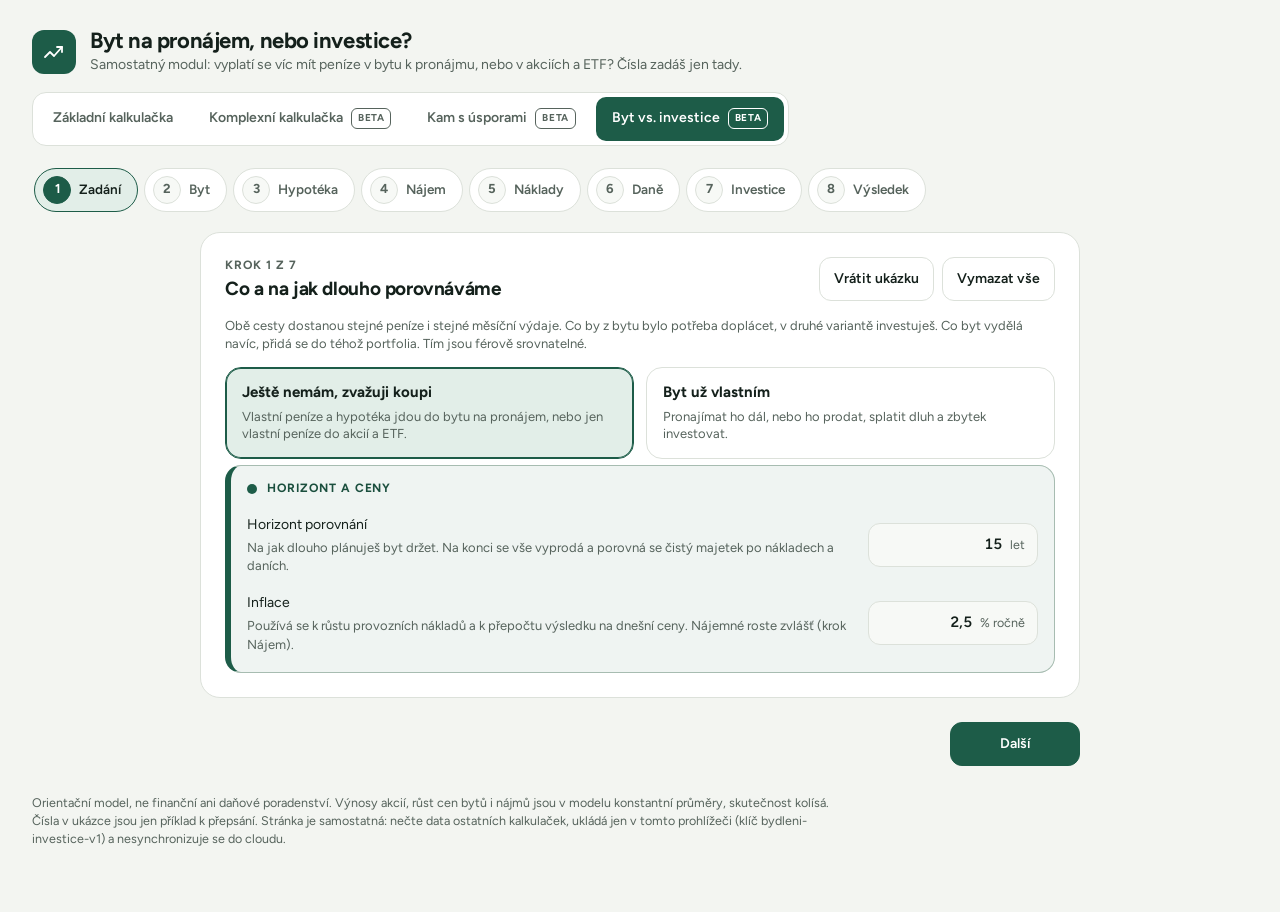
==== investice.html @ 8dcd6de1 "Nový samostatný modul Byt na pronájem vs. investice (investice.html) Průvodce v 7 krocích, vlastní v" ====
<!doctype html>
<html lang="cs">
<head>
<meta charset="utf-8">
<meta name="viewport" content="width=device-width, initial-scale=1">
<meta name="color-scheme" content="light dark">
<title>Byt na pronájem, nebo investice?</title>
<link rel="preconnect" href="https://fonts.googleapis.com">
<link rel="preconnect" href="https://fonts.gstatic.com" crossorigin>
<link href="https://fonts.googleapis.com/css2?family=Figtree:wght@400;500;600;700&display=swap" rel="stylesheet">
<link rel="stylesheet" href="styles.css">
<style>
/* ===== modul Byt na pronájem vs. investice (samostatný, vlastní styly) ===== */
.steps{display:flex;gap:6px;overflow-x:auto;padding:2px 2px 14px;margin:0 0 6px;-webkit-overflow-scrolling:touch}
.stp{flex:none;display:inline-flex;align-items:center;gap:8px;min-height:44px;padding:0 16px 0 8px;border-radius:99px;border:1px solid var(--line);background:var(--surface);font-weight:600;font-size:13.5px;color:var(--mut);cursor:pointer;white-space:nowrap}
.stp .stepn{width:28px;height:28px;margin:0;font-size:13px;background:var(--raised);color:var(--mut);border:1px solid var(--line)}
.stp.on{background:var(--acc-soft);border-color:var(--acc);color:var(--ink)}
.stp.on .stepn{background:var(--acc);color:var(--acc-ink);border-color:var(--acc)}
.stp.done .stepn{background:var(--acc-soft);color:var(--acc);border-color:var(--acc)}
.wiz{max-width:880px;margin:0 auto;display:flex;flex-direction:column;gap:18px}
.wiz .field{grid-template-columns:minmax(0,1fr) minmax(0,170px);gap:16px;padding:8px 0}
.wiz .field.col{grid-template-columns:minmax(0,1fr)}
.wiz .grp{margin:0 0 16px}
.wiz .grp:last-of-type{margin-bottom:0}
.wiz .hint{line-height:1.4}
.sel{width:100%}
.modes{display:grid;grid-template-columns:repeat(2,minmax(0,1fr));gap:12px;margin:14px 0 6px}
.mode{display:flex;flex-direction:column;gap:4px;align-items:flex-start;text-align:left;padding:14px 16px;border-radius:16px;border:1px solid var(--line);background:var(--surface);cursor:pointer;min-height:92px}
.mode b{font-size:15px}
.mode span{font-size:13px;color:var(--mut);line-height:1.35}
.mode[aria-pressed="true"]{background:var(--acc-soft);border-color:var(--acc);box-shadow:inset 0 0 0 1px var(--acc)}
.calc{margin-top:14px;padding:12px 14px;border-radius:14px;background:var(--raised);border:1px solid var(--line2);font-size:13.5px;line-height:1.5}
.calc:empty{display:none}
.calc b{font-variant-numeric:tabular-nums}
.warnb{margin-top:12px;padding:10px 14px;border-radius:12px;border-left:4px solid var(--v1);background:color-mix(in srgb,var(--v1) 11%,var(--surface));font-size:13.5px;line-height:1.45}
.warnb.err{border-left-color:var(--neg);background:color-mix(in srgb,var(--neg) 10%,var(--surface))}
.navb{display:flex;justify-content:space-between;gap:12px;margin-top:6px}
.navb .solid,.navb .ghost{min-width:130px}
.topact{display:flex;flex-wrap:wrap;gap:8px;justify-content:flex-end;margin:-4px 0 14px}
.rv{display:flex;flex-direction:column;gap:20px;min-width:0}
.tiles3{display:grid;grid-template-columns:repeat(3,minmax(0,1fr));gap:12px;margin-top:14px}
.tiles3 .tile .mid{font-size:22px}
.chartbox{position:relative}
svg.ch{display:block;width:100%;height:auto;touch-action:pan-y}
svg.ch text{font-size:12px;fill:var(--mut);font-family:inherit}
svg.ch .lbl{font-size:13px;font-weight:700}
svg.ch .guide{stroke:var(--ink);stroke-opacity:.35;stroke-width:1}
.heat{table-layout:fixed;min-width:0}
.heat th,.heat td{text-align:center;padding:9px 4px;font-size:13px;font-variant-numeric:tabular-nums}
.heat thead th{text-align:center}
.heat td.cur{outline:2px solid var(--ink);outline-offset:-2px;font-weight:700}
.heat th[scope=row]{min-width:0;text-align:right;white-space:nowrap}
.lg{display:flex;flex-wrap:wrap;gap:6px 18px;font-size:13px;font-weight:600;margin:0 0 10px}
.lg span{display:inline-flex;align-items:center;gap:8px}
.be{display:grid;grid-template-columns:repeat(3,minmax(0,1fr));gap:12px}
.be .tile .mid{font-size:20px}
.be .tile p{font-size:12.5px;color:var(--mut);margin-top:6px;line-height:1.4}
.cav{margin:0;padding:0;list-style:none}
.cav li{padding:10px 0;border-top:1px solid var(--line2);font-size:14px;line-height:1.5}
.cav li:first-child{border-top:0}
.cav b{font-weight:700}
.vtog{margin:0}
.vtog .seg-i{border:0;background:transparent;cursor:pointer;font:inherit;font-weight:600;font-size:13.5px;color:var(--mut);min-height:40px}
.vtog .seg-i[aria-pressed="true"]{background:var(--acc);color:var(--acc-ink)}
.nm{font-weight:600}
@media (max-width:699px){
  .wiz .field{grid-template-columns:minmax(0,1fr)}
  .modes{grid-template-columns:minmax(0,1fr)}
  .tiles3,.be{grid-template-columns:minmax(0,1fr)}
  .navb .solid,.navb .ghost{min-width:0;flex:1}
  .stp{padding:0 12px 0 6px}
  svg.ch text{font-size:20px}
  svg.ch .lbl{font-size:20px}
}
</style>
</head>
<body>
<div class="wrap">

<header class="top">
  <div class="brand">
    <span class="logo" aria-hidden="true"><svg viewBox="0 0 24 24" width="24" height="24" fill="none" stroke="currentColor" stroke-width="1.8" stroke-linecap="round" stroke-linejoin="round"><path d="M3 17l5-5 4 4 8-9"/><path d="M15 7h5v5"/></svg></span>
    <div>
      <h1>Byt na pronájem, nebo investice?</h1>
      <p class="lead">Samostatný modul: vyplatí se víc mít peníze v bytu k pronájmu, nebo v akciích a ETF? Čísla zadáš jen tady.</p>
    </div>
  </div>
  <nav class="seg" aria-label="Stránky">
    <a class="seg-i" href="index.html">Základní kalkulačka</a>
    <a class="seg-i" href="komplexni.html">Komplexní kalkulačka <span class="beta">BETA</span></a>
    <a class="seg-i" href="uspory.html">Kam s úsporami <span class="beta">BETA</span></a>
    <a class="seg-i on" href="investice.html" aria-current="page">Byt vs. investice <span class="beta">BETA</span></a>
  </nav>
</header>

<nav class="steps" id="steps" aria-label="Kroky průvodce"></nav>
<div id="view"></div>

<footer class="foot">Orientační model, ne finanční ani daňové poradenství. Výnosy akcií, růst cen bytů i nájmů jsou v modelu konstantní průměry, skutečnost kolísá. Čísla v ukázce jsou jen příklad k přepsání. Stránka je samostatná: nečte data ostatních kalkulaček, ukládá jen v tomto prohlížeči (klíč bydleni-investice-v1) a nesynchronizuje se do cloudu.</footer>
</div>

<script>
(function(){
'use strict';
var LS='bydleni-investice-v1';
var NB=' ';

/* ---------- výchozí ukázková čísla (nejsou z žádné jiné části aplikace) ---------- */
var DEF={
  mode:'buy',T:15,infl:2.5,
  V0:7500000,acq:60000,reno:250000,gv:3.5,sc:3,basis:4500000,yo:5,testYears:10,
  own0:2000000,L0:3000000,r1:4.9,fix:5,r2:4.9,term:30,mfee:500,
  rent0:25000,occ:94,startVac:2,gr:3,mg:0,
  svj0:1500,rep:0.7,ins0:2500,ptax0:1500,oth0:5000,hours:0,hval:300,
  tr:15,method:'auto',depr0:0,taxEnd:'auto',taxNow:'auto',
  rG:7,ter:0.2,etype:'acc',divY:1.8,divTax:15,entry:0.1,exit:0
};
var S=clone(DEF),step=0,view='real',clearArm=false;
try{
  var o=JSON.parse(localStorage.getItem(LS));
  if(o&&o.S){for(var k in DEF){if(k in o.S&&typeof o.S[k]===typeof DEF[k])S[k]=o.S[k];}
    if(typeof o.step==='number')step=Math.max(0,Math.min(7,o.step));
    if(o.view==='nom')view='nom';}
}catch(e){}
function clone(x){return JSON.parse(JSON.stringify(x));}
function save(){try{localStorage.setItem(LS,JSON.stringify({S:S,step:step,view:view}));}catch(e){}}
function clamp(x,a,b){return Math.max(a,Math.min(b,x));}

/* ---------- formátování ---------- */
function fmt(n){if(!isFinite(n))return '–';var r=Math.round(n);var s=Math.abs(r).toString().replace(/\B(?=(\d{3})+(?!\d))/g,NB);return (r<0?'−':'')+s;}
function kc(n){return fmt(n)+NB+'Kč';}
function fmtM(n,d){d=d==null?1:d;var v=n/1e6;var s=Math.abs(v).toFixed(d).replace('.',',');var z=parseFloat(Math.abs(v).toFixed(d))===0;return (v<0&&!z?'−':'')+s+NB+'M';}
function sgnM(n){if(Math.abs(n)<50000)return '0,0'+NB+'M';return (n>0?'+':'−')+fmtM(Math.abs(n));}
function pc(n,d){return n.toFixed(d==null?1:d).replace('.',',')+NB+'%';}
function parseNum(s){s=String(s).replace(/[\s ]/g,'').replace(',','.').replace('−','-');var v=parseFloat(s);return isFinite(v)?v:0;}

/* ---------- popis průvodce ---------- */
var YN=[['auto','Podle časového testu'],['exempt','Osvobozeno od daně'],['taxed','Zdanit vždy']];
var STEPS=[
 {t:'Zadání',h:'Co a na jak dlouho porovnáváme',groups:[
  {title:'Horizont a ceny',fields:[
   {id:'T',label:'Horizont porovnání',unit:'let',kind:'int',hint:'Na jak dlouho plánuješ byt držet. Na konci se vše vyprodá a porovná se čistý majetek po nákladech a daních.'},
   {id:'infl',label:'Inflace',unit:'% ročně',kind:'pct',hint:'Používá se k růstu provozních nákladů a k přepočtu výsledku na dnešní ceny. Nájemné roste zvlášť (krok Nájem).'}
  ]}]},
 {t:'Byt',h:'Nemovitost',groups:[
  {title:'Nemovitost',fields:[
   {id:'V0',label:'Cena bytu',unit:'Kč',kind:'czk',hint:'Kupní cena (koupím) nebo dnešní tržní hodnota (už vlastním).'},
   {id:'acq',label:'Náklady při koupi',unit:'Kč',kind:'czk',mode:'buy',hint:'Provize realitky (pokud ji platí kupující), právník, poplatky bance, odhad, návrh na vklad do katastru. Daň z nabytí nemovitosti se už neplatí.'},
   {id:'reno',label:'Rekonstrukce a vybavení před pronájmem',unit:'Kč',kind:'czk',mode:'buy',hint:'Kuchyň, koupelna, spotřebiče, nábytek. Je to součást vstupní investice.'},
   {id:'basis',label:'Pořizovací cena včetně technického zhodnocení',unit:'Kč',kind:'czk',mode:'own',hint:'Kolik jsi za byt zaplatil(a) a investoval(a) do něj. Slouží k výpočtu zisku při prodeji.'},
   {id:'yo',label:'Kolik let byt už vlastníš',unit:'let',kind:'pct',mode:'own',hint:'Počítá se do časového testu pro osvobození prodeje od daně.'},
   {id:'testYears',label:'Časový test pro tento byt',kind:'sel',num:true,mode:'own',opts:[[10,'10 let (byt nabytý od 1. 1. 2021)'],[5,'5 let (byt nabytý dříve)']],hint:'Rozhoduje datum nabytí, ne datum prodeje.'}
  ]},
  {title:'Zhodnocení a prodej',fields:[
   {id:'gv',label:'Růst ceny bytu',unit:'% ročně',kind:'pct',hint:'Opatrný dlouhodobý průměr. Ceny rostly nerovnoměrně a po růstu mohou i klesat. Zadej odhad, který bys obhájil(a), ne nejlepší období.'},
   {id:'sc',label:'Náklady při prodeji bytu',unit:'% z ceny',kind:'pct',hint:'Makléř, právník, inzerce. Daň z prodeje se počítá zvlášť. Použije se při prodeji na konci i při případném prodeji dnes.'}
  ]}]},
 {t:'Hypotéka',h:'Financování',groups:[
  {title:'Vlastní peníze a dluh',info:'fin',fields:[
   {id:'own0',label:'Vlastní peníze vložené do koupě',unit:'Kč',kind:'czk',mode:'buy',hint:'Hotovost včetně nákladů a rekonstrukce. Zbytek tvoří hypotéka. Tytéž peníze se v druhé variantě investují do akcií a ETF.'},
   {id:'L0',label:'Zůstatek hypotéky na bytě dnes',unit:'Kč',kind:'czk',mode:'own',hint:'Zbývající jistina. Při prodeji dnes by se z výnosu splatila, zbytek by se investoval.'}
  ]},
  {title:'Podmínky úvěru',fields:[
   {id:'r1',label:'Úrok během fixace',unit:'% ročně',kind:'pct',hint:'Sazba, kterou platíš nebo zaplatíš.'},
   {id:'fix',label:'Délka fixace',unit:'let',kind:'int',hint:'Po fixaci se splátka přepočte novou sazbou.'},
   {id:'r2',label:'Úrok po fixaci',unit:'% ročně',kind:'pct',hint:'Odhad sazby po refixaci. Nejistý údaj, vyzkoušej i horší hodnotu.'},
   {id:'term',label:'Zbývající splatnost',unit:'let',kind:'int',hint:'Splátka je anuitní. Končí-li splatnost před koncem horizontu, splátky přestanou.'},
   {id:'mfee',label:'Pojištění hypotéky a poplatky banky',unit:'Kč měsíčně',kind:'czk',hint:'Pojištění úvěru, vedení účtu. V modelu se neodečítá od daně.'}
  ]}]},
 {t:'Nájem',h:'Příjmy z pronájmu',groups:[
  {title:'Nájemné',info:'rent',fields:[
   {id:'rent0',label:'Měsíční nájemné bez energií',unit:'Kč',kind:'czk',hint:'Čisté nájemné. Zálohy na energie a služby platí nájemník a nezapočítávají se.'},
   {id:'occ',label:'Obsazenost',unit:'% času',kind:'pct',hint:'Podíl času, kdy je byt pronajatý. Mezi nájemníky bývá byt prázdný, zahrň to sem.'},
   {id:'startVac',label:'Měsíce bez nájemníka na začátku',unit:'měs.',kind:'int',hint:'Rekonstrukce, úklid, hledání prvního nájemníka. V tuto dobu je nájem nulový, náklady běží.'},
   {id:'gr',label:'Růst nájemného',unit:'% ročně',kind:'pct',hint:'Průměrné roční zvýšení nájmu. Zadej raději nižší hodnotu, než kolik umožňuje smlouva.'},
   {id:'mg',label:'Správa bytu (realitní kancelář)',unit:'% z nájmu',kind:'pct',hint:'0 = spravuješ sám(a). Správce si účtuje část nájmu dle smlouvy.'}
  ]}]},
 {t:'Náklady',h:'Provozní náklady bytu',groups:[
  {title:'Provoz',info:'costs',fields:[
   {id:'svj0',label:'Fond oprav a platby SVJ, které hradí vlastník',unit:'Kč měsíčně',kind:'czk',hint:'Příspěvek do fondu oprav a vše, co nelze přenést na nájemníka.'},
   {id:'rep',label:'Opravy a údržba',unit:'% z ceny ročně',kind:'pct',hint:'Rezerva na výměny a opravy (spotřebiče, malování, koupelna). Jde o dlouhodobý průměr, ve skutečnosti přicházejí nárazově.'},
   {id:'ins0',label:'Pojištění bytu a domácnosti',unit:'Kč ročně',kind:'czk',hint:''},
   {id:'ptax0',label:'Daň z nemovitých věcí',unit:'Kč ročně',kind:'czk',hint:''},
   {id:'oth0',label:'Ostatní roční náklady',unit:'Kč ročně',kind:'czk',hint:'Účetní, inzerce, úklid mezi nájemníky, drobné opravy.'}
  ]},
  {title:'Tvůj čas (nepovinné)',fields:[
   {id:'hours',label:'Hodin měsíčně, které ti pronájem zabere',unit:'hod.',kind:'pct',hint:'Komunikace, předání, řešení závad. 0 = nepočítat. Čas se v modelu uvádí jako náklad, který investice nemá.'},
   {id:'hval',label:'Cena tvé hodiny',unit:'Kč',kind:'czk',hint:'Použije se jen když je výše zadáno víc než 0 hodin.'}
  ]}]},
 {t:'Daně',h:'Zdanění nájmu a prodeje',groups:[
  {title:'Daň z nájmu',fields:[
   {id:'tr',label:'Tvoje sazba daně z příjmu',kind:'sel',num:true,opts:[[15,'15 % (základní sazba)'],[23,'23 % (příjem nad hranicí 36násobku průměrné mzdy)']],hint:'Nájem se přičítá k ostatním příjmům. Vyšší sazba platí jen pro část základu nad hranicí.'},
   {id:'method',label:'Způsob uplatnění výdajů',kind:'sel',opts:[['auto','Každý rok výhodnější z obou'],['flat','Paušál 30 % (max. 600 000 Kč)'],['actual','Skutečné výdaje']],hint:'Skutečné výdaje zahrnují provozní náklady, úroky z hypotéky a případné odpisy. Nájem nepodléhá sociálnímu ani zdravotnímu pojištění.'},
   {id:'depr0',label:'Roční odpisy bytu',unit:'Kč ročně',kind:'czk',hint:'0 = neodepisuješ. Odpisy se uplatní jen u skutečných výdajů a jen pokud na ně máš nárok (ověř s poradcem).'}
  ]},
  {title:'Daň z prodeje bytu',fields:[
   {id:'taxEnd',label:'Prodej bytu na konci horizontu',kind:'sel',opts:YN,hint:'U bytu, ve kterém už nebydlíš, rozhoduje obvykle časový test vlastnictví (doba musí přesáhnout 10 let u bytů nabytých od roku 2021). Zisk se jinak daní tvou sazbou.'},
   {id:'taxNow',label:'Prodej bytu dnes (alternativa investice)',kind:'sel',opts:YN,mode:'own',hint:'Pokud v bytě bydlíš alespoň 2 roky bezprostředně před prodejem, je příjem osvobozen. Zvol Osvobozeno, když to platí.'}
  ]},
  ]},
 {t:'Investice',h:'Alternativa: akcie a ETF',groups:[
  {title:'Výnos a poplatky',info:'etf',fields:[
   {id:'rG',label:'Očekávaný hrubý výnos',unit:'% ročně',kind:'pct',hint:'Dlouhodobý průměr před poplatky, nominálně. Ve skutečnosti kolísá, v modelu je konstantní. Zadej opatrný odhad.'},
   {id:'ter',label:'Roční poplatek fondu (TER)',unit:'% ročně',kind:'pct',hint:'Celkové roční náklady fondu.'},
   {id:'etype',label:'Typ fondu',kind:'sel',rerender:true,opts:[['acc','Akumulační (výnos se reinvestuje)'],['dist','Distribuční (vyplácí dividendy)']],hint:'U akumulačního fondu se do prodeje neplatí daň z dividend.'},
   {id:'divY',label:'Dividendový výnos',unit:'% ročně',kind:'pct',etype:'dist',hint:'Část hrubého výnosu, která se vyplácí.'},
   {id:'divTax',label:'Daň z dividend',unit:'%',kind:'pct',etype:'dist',hint:'Srážková daň z dividend, obvykle 15 %.'},
   {id:'entry',label:'Náklady při nákupu (poplatek, spread, směna měn)',unit:'%',kind:'pct',hint:'Platí se z každého nákupu.'},
   {id:'exit',label:'Náklady při prodeji',unit:'%',kind:'pct',hint:'Poplatek brokera při prodeji celého portfolia.'}
  ]}],
  note:'Zisk z cenných papírů držených déle než 3 roky je od daně osvobozen (časový test). Nákupy mladší než 3 roky se zdaní tvou sazbou z příjmu. Limit 40 mil. Kč pro osvobození od roku 2026 u cenných papírů neplatí, drobné prodeje do 100 000 Kč ročně se v modelu nezohledňují. Model počítá každý měsíční nákup jako samostatný, protože každý má vlastní 3letou lhůtu.'},
 {t:'Výsledek',h:'Výsledek',groups:[]}
];

/* ---------- finanční jádro ---------- */
function pmt(P,rAnn,n){if(P<=0||n<=0)return 0;var i=rAnn/12;if(Math.abs(i)<1e-12)return P/n;return P*i/(1-Math.pow(1+i,-n));}
function saleTax(p,price,yearsHeld,mode){
  var gain=Math.max(0,price*(1-p.sc/100)-p.basis);
  if(mode==='exempt')return 0;
  if(mode==='auto'&&yearsHeld>p.testYears)return 0;
  return p.tr/100*gain;
}
function norm(S){
  var p=clone(S);
  p.T=clamp(Math.round(S.T)||1,1,40);
  p.occ=clamp(S.occ,0,100);p.mg=clamp(S.mg,0,100);
  p.fix=Math.max(0,Math.round(S.fix));p.term=Math.max(1,Math.round(S.term)||1);
  p.startVac=Math.max(0,Math.round(S.startVac));
  if(S.mode==='buy'){
    p.total=S.V0+S.acq+S.reno;p.own=clamp(S.own0,0,p.total);p.L0=p.total-p.own;
    p.basis=p.total;p.yo=0;p.testYears=10;p.C0=p.own;p.taxNowAmt=0;
  }else{
    p.L0=Math.max(0,S.L0);p.basis=S.basis;p.yo=Math.max(0,S.yo);
    p.taxNowAmt=saleTax(p,S.V0,p.yo,S.taxNow);
    p.C0Raw=S.V0*(1-S.sc/100)-p.taxNowAmt-p.L0;
    p.C0=Math.max(0,p.C0Raw);
  }
  return p;
}
function sim(p,fin){
  var n=p.T*12,dist=p.etype==='dist';
  var rNet=p.rG/100-p.ter/100-(dist?p.divY/100*p.divTax/100:0);
  var g=Math.pow(1+rNet,1/12),pw=[1],k;
  for(k=1;k<=n;k++)pw[k]=pw[k-1]*g;
  var gvm=Math.pow(1+p.gv/100,1/12),infl=p.infl/100;
  var cA=new Array(n+2).fill(0),cB=new Array(n+2).fill(0);
  cB[0]=p.C0;
  var bal=p.L0,rate=p.r1/100,term=p.term*12,pay=pmt(bal,rate,term),pay0=pay,fixM=p.fix*12;
  var yrs=[],snap=[],acc=null,topSum=0,surpSum=0;
  function pNet(c,tt){
    var val=0,young=0,m,a,v;
    for(m=0;m<=tt;m++){a=c[m];if(!a)continue;v=a*(1-p.entry/100)*pw[tt-m];val+=v;if(tt-m<=36)young+=v-a;}
    return {gross:val,net:val*(1-p.exit/100)-p.tr/100*Math.max(0,young),tax:val*(p.exit/100)+p.tr/100*Math.max(0,young)};
  }
  for(var t=0;t<n;t++){
    var y=Math.floor(t/12),mo=t%12;
    if(mo===0){acc={coll:0,mgmt:0,svj:0,rep:0,fx:0,intr:0,prin:0,fee:0,time:0,tax:0,net:0};yrs.push(acc);}
    var fi=Math.pow(1+infl,y),Vt=p.V0*Math.pow(gvm,t);
    var rent=p.rent0*Math.pow(1+p.gr/100,y);
    var coll=t<p.startVac?0:rent*p.occ/100;
    var mgmt=coll*p.mg/100,svj=p.svj0*fi,rep=p.rep/100*Vt/12,fx=(p.ins0+p.ptax0+p.oth0)*fi/12;
    var intr=0,prin=0,fee=0;
    if(t===fixM&&t>0&&t<term&&bal>0.005){rate=p.r2/100;pay=pmt(bal,rate,term-t);}
    if(bal>0.005&&t<term){intr=bal*rate/12;prin=Math.min(bal,Math.max(0,pay-intr));if(t===term-1)prin=bal;bal-=prin;fee=p.mfee;}
    var tcost=p.hours*p.hval*fi;
    var f=coll-mgmt-svj-rep-fx-intr-prin-fee-tcost;
    acc.coll+=coll;acc.mgmt+=mgmt;acc.svj+=svj;acc.rep+=rep;acc.fx+=fx;acc.intr+=intr;acc.prin+=prin;acc.fee+=fee;acc.time+=tcost;
    if(mo===11){
      var flat=Math.min(0.3*acc.coll,600000);
      var act=acc.mgmt+acc.svj+acc.rep+acc.fx+acc.intr+p.depr0;
      var ex=p.method==='flat'?flat:p.method==='actual'?act:Math.max(flat,act);
      var tax=p.tr/100*Math.max(0,acc.coll-ex);
      acc.tax=tax;f-=tax;
    }
    acc.net+=f;
    if(f>0){cA[t+1]+=f;surpSum+=f;}else if(f<0){cB[t+1]+=-f;topSum+=-f;}
    var tt=t+1;
    if(mo===11&&(!fin||tt===n)){
      var Vend=p.V0*Math.pow(gvm,tt);
      var tx=saleTax(p,Vend,p.yo+tt/12,p.taxEnd);
      var costs=Vend*p.sc/100;
      var pa=pNet(cA,tt),pb=pNet(cB,tt);
      var prop=Vend-costs-tx-bal;
      snap.push({y:y+1,A:prop+pa.net,B:pb.net,V:Vend,bal:bal,costs:costs,saleTax:tx,pa:pa,pb:pb,prop:prop});
    }
  }
  return {yrs:yrs,snap:snap,topSum:topSum,surpSum:surpSum,rNet:rNet,pay0:pay0,final:snap[snap.length-1]};
}
function diffFinal(p){var r=sim(p,true);return r.final.A-r.final.B;}
function solve(p,key,lo,hi){
  var q=Object.assign({},p);
  function f(x){q[key]=x;return diffFinal(q);}
  var a=f(lo),b=f(hi);
  if(a*b>0)return null;
  for(var i=0;i<45;i++){var m=(lo+hi)/2,fm=f(m);if(a*fm<=0){hi=m;b=fm;}else{lo=m;a=fm;}}
  return (lo+hi)/2;
}
function noiOf(p){
  var coll=p.rent0*12*p.occ/100;
  return coll*(1-p.mg/100)-p.svj0*12-p.rep/100*p.V0-p.ins0-p.ptax0-p.oth0;
}
function netEtf(p){return p.rG-p.ter-(p.etype==='dist'?p.divY*p.divTax/100:0);}

/* ---------- varování ---------- */
function warns(p){
  var w=[],ltv;
  if(!(p.V0>0))w.push({s:1,e:1,t:'Zadej cenu bytu, bez ní se nedá nic spočítat.'});
  if(p.mode==='buy'){
    if(S.own0>p.total)w.push({s:2,t:'Vlastní peníze převyšují celkové náklady, hypotéka tedy bude nulová. Přebytek se v modelu nepočítá.'});
    ltv=p.total>0?p.L0/p.total*100:0;
    if(ltv>80)w.push({s:2,t:'Hypotéka tvoří '+pc(ltv,0)+' celkových nákladů. U investičních bytů banky často vyžadují vyšší vlastní podíl, ověř nabídku.'});
  }else if(p.C0Raw<0){
    w.push({s:2,e:1,t:'Prodej dnes by nepokryl zůstatek hypotéky a náklady. Alternativa investice se pak počítá s nulovým kapitálem a srovnání nevypovídá.'});
  }
  if(S.r1<=0||S.r2<=0)w.push({s:2,t:'Úrok hypotéky je nulový nebo záporný. Ověř, že je to záměr.'});
  if(S.occ>100||S.occ<0)w.push({s:3,t:'Obsazenost musí být mezi 0 a 100 %, použije se omezená hodnota.'});
  if(p.rent0<=0)w.push({s:3,t:'Nájemné je nula, byt tedy nic nevynáší.'});
  if(p.T<3)w.push({s:0,t:'Při horizontu do 3 let se zisk z akcií a ETF daní, protože neuplyne časový test.'});
  if(p.T<=10&&p.taxEnd==='auto'&&p.mode==='buy')w.push({s:5,t:'Při horizontu do 10 let bude prodej bytu zdaněn (časový test vlastnictví 10 let). Zisk se daní tvou sazbou.'});
  if(p.mode==='own'&&p.taxEnd==='auto'&&p.yo+p.T<=p.testYears)w.push({s:5,t:'Do konce horizontu časový test nesplníš, prodej bytu bude zdaněn. Zisk se daní tvou sazbou.'});
  if(p.rG-p.ter<=0)w.push({s:6,t:'Čistý výnos fondu po poplatcích je nulový nebo záporný, investice tak nemá co vydělat.'});
  return w;
}

/* ---------- vykreslení kroků ---------- */
var $steps=document.getElementById('steps'),$view=document.getElementById('view');
function disp(f,v){
  if(f.kind==='czk'||f.kind==='int')return fmt(v).replace('−','-');
  return String(Math.round(v*1000)/1000).replace('.',',');
}
function fieldHTML(f){
  var v=S[f.id],id='f_'+f.id;
  var hint=f.hint?'<p class="hint">'+f.hint+'</p>':'';
  if(f.kind==='sel'){
    var op=f.opts.map(function(o){return '<option value="'+o[0]+'"'+(String(v)===String(o[0])?' selected':'')+'>'+o[1]+'</option>';}).join('');
    return '<div class="field col"><div><label for="'+id+'">'+f.label+'</label>'+hint+'</div><select class="sel" id="'+id+'" data-id="'+f.id+'"'+(f.num?' data-num="1"':'')+(f.rerender?' data-re="1"':'')+'>'+op+'</select></div>';
  }
  return '<div class="field"><div><label for="'+id+'">'+f.label+'</label>'+hint+'</div><div class="inp"><input id="'+id+'" data-id="'+f.id+'" data-kind="'+f.kind+'" inputmode="decimal" autocomplete="off" value="'+disp(f,v)+'"><span class="u">'+(f.unit||'')+'</span></div></div>';
}
function visible(f){
  if(f.mode&&f.mode!==S.mode)return false;
  if(f.etype&&f.etype!==S.etype)return false;
  return true;
}
function renderSteps(){
  $steps.innerHTML=STEPS.map(function(s,i){
    return '<button type="button" class="stp'+(i===step?' on':'')+(i<step?' done':'')+'" data-go="'+i+'"'+(i===step?' aria-current="step"':'')+'><span class="stepn">'+(i+1)+'</span>'+s.t+'</button>';
  }).join('');
  var on=$steps.querySelector('.on');if(on&&$steps.scrollTo){$steps.scrollTo({left:Math.max(0,on.offsetLeft-12),behavior:'auto'});}
}
function render(){
  renderSteps();
  if(step===7){renderResult();}else{renderStep();}
  save();
}
function renderStep(){
  var s=STEPS[step],h='<div class="wiz">';
  h+='<section class="panel"><div class="ph"><div><div class="eyebrow" style="margin:0 0 4px">Krok '+(step+1)+' z 7</div><h2>'+s.h+'</h2></div><div class="pacts"><button class="ghost sm" type="button" id="demo">Vrátit ukázku</button><button class="ghost sm" type="button" id="clr">'+(clearArm?'Opravdu vymazat?':'Vymazat vše')+'</button></div></div>';
  if(step===0){
    h+='<p class="hint" style="margin-top:0">Obě cesty dostanou stejné peníze i stejné měsíční výdaje. Co by z bytu bylo potřeba doplácet, v druhé variantě investuješ. Co byt vydělá navíc, přidá se do téhož portfolia. Tím jsou férově srovnatelné.</p>';
    h+='<div class="modes" role="group" aria-label="Situace"><button type="button" class="mode" data-mode="buy" aria-pressed="'+(S.mode==='buy')+'"><b>Ještě nemám, zvažuji koupi</b><span>Vlastní peníze a hypotéka jdou do bytu na pronájem, nebo jen vlastní peníze do akcií a ETF.</span></button><button type="button" class="mode" data-mode="own" aria-pressed="'+(S.mode==='own')+'"><b>Byt už vlastním</b><span>Pronajímat ho dál, nebo ho prodat, splatit dluh a zbytek investovat.</span></button></div>';
  }
  s.groups.forEach(function(g,gi){
    var fs=g.fields.filter(visible);
    if(!fs.length&&!g.info)return;
    h+='<fieldset class="grp"><legend>'+g.title+'</legend>'+fs.map(fieldHTML).join('')+(g.info?'<div class="calc" data-info="'+g.info+'"></div>':'')+'</fieldset>';
  });
  if(s.note)h+='<p class="note" style="margin-top:14px">'+s.note+'</p>';
  h+='<div id="wn"></div></section>';
  h+='<div class="navb">'+(step>0?'<button class="ghost" type="button" data-go="'+(step-1)+'">Zpět</button>':'<span></span>')+'<button class="solid" type="button" data-go="'+(step+1)+'">'+(step===6?'Spočítat výsledek':'Další')+'</button></div></div>';
  $view.innerHTML=h;
  updateInfo();
}
function updateInfo(){
  var p=norm(S),box;
  var wn=document.getElementById('wn');
  if(wn){wn.innerHTML=warns(p).filter(function(w){return w.s===step;}).map(function(w){return '<div class="warnb'+(w.e?' err':'')+'">'+w.t+'</div>';}).join('');}
  var els=$view.querySelectorAll('[data-info]');
  Array.prototype.forEach.call(els,function(el){var f=INFO[el.getAttribute('data-info')];el.innerHTML=f?f(p):'';});
}
var INFO={
  fin:function(p){
    var pay=pmt(p.L0,p.r1/100,p.term*12);
    if(p.mode==='buy'){
      var ltv=p.total>0?p.L0/p.total*100:0;
      return 'Celková investice <b>'+kc(p.total)+'</b> · hypotéka <b>'+kc(p.L0)+'</b> ('+pc(ltv,0)+' celku) · splátka přibližně <b>'+kc(pay)+'</b> měsíčně.<br>Stejných <b>'+kc(p.C0)+'</b> by se ve druhé variantě investovalo do akcií a ETF.';
    }
    return 'Hodnota bytu <b>'+kc(p.V0)+'</b>, dluh <b>'+kc(p.L0)+'</b>, splátka přibližně <b>'+kc(pay)+'</b> měsíčně.<br>Prodej dnes: po nákladech a dani by zbylo <b>'+kc(p.C0Raw)+'</b>, ten by se ve druhé variantě investoval.';
  },
  rent:function(p){
    var gross=p.V0>0?p.rent0*12/p.V0*100:0;
    var pay=pmt(p.L0,p.r1/100,p.term*12)+p.mfee;
    var net=p.rent0*p.occ/100*(1-p.mg/100);
    return 'Hrubý výnos nájmu <b>'+pc(gross,2)+'</b> ročně z ceny bytu. Po obsazenosti a správě přijde přibližně <b>'+kc(net)+'</b> měsíčně, splátka hypotéky s pojištěním je <b>'+kc(pay)+'</b>.';
  },
  costs:function(p){
    var base=p.mode==='buy'?p.total:p.V0;
    var noi=noiOf(p),coll=p.rent0*12*p.occ/100;
    return 'Čistý nájemní výnos před financováním a daní: <b>'+kc(noi)+'</b> ročně, tedy <b>'+pc(base>0?noi/base*100:0,2)+'</b> z investované hodnoty. Provozní náklady zabírají přibližně <b>'+pc(coll>0?(1-noi/coll)*100:0,0)+'</b> inkasovaného nájmu.';
  },
  etf:function(p){return 'Čistý očekávaný výnos po poplatcích'+(p.etype==='dist'?' a dani z dividend':'')+': <b>'+pc(netEtf(p),2)+'</b> ročně (před daní z případného zisku při prodeji).';}
};

/* ---------- události ---------- */
$steps.addEventListener('click',function(e){var b=e.target.closest('[data-go]');if(b){go(+b.getAttribute('data-go'));}});
$view.addEventListener('click',function(e){
  var t=e.target;
  var g=t.closest('[data-go]');if(g){go(+g.getAttribute('data-go'));return;}
  var m=t.closest('[data-mode]');if(m){S.mode=m.getAttribute('data-mode');render();return;}
  var v=t.closest('[data-view]');if(v){view=v.getAttribute('data-view');render();return;}
  if(t.closest('#demo')){S=clone(DEF);clearArm=false;render();return;}
  if(t.closest('#clr')){
    if(!clearArm){clearArm=true;render();return;}
    for(var k in S){if(typeof S[k]==='number')S[k]=0;}
    S.testYears=10;S.tr=15;S.T=10;clearArm=false;render();return;
  }
  if(t.closest('#again')){go(0);}
});
$view.addEventListener('input',function(e){
  var el=e.target;if(!el.matches||!el.matches('input[data-id]'))return;
  S[el.getAttribute('data-id')]=parseNum(el.value);save();updateInfo();
});
$view.addEventListener('change',function(e){
  var el=e.target;if(!el.matches||!el.matches('select[data-id]'))return;
  var id=el.getAttribute('data-id');
  S[id]=el.getAttribute('data-num')?parseFloat(el.value):el.value;
  save();
  if(el.getAttribute('data-re'))render();else updateInfo();
});
$view.addEventListener('focusout',function(e){
  var el=e.target;if(!el.matches||!el.matches('input[data-id]'))return;
  var f=findField(el.getAttribute('data-id'));if(f)el.value=disp(f,S[f.id]);
});
function findField(id){for(var i=0;i<STEPS.length;i++)for(var j=0;j<STEPS[i].groups.length;j++){var fs=STEPS[i].groups[j].fields;for(var k=0;k<fs.length;k++)if(fs[k].id===id)return fs[k];}return null;}
function go(i){step=clamp(i,0,7);clearArm=false;render();window.scrollTo(0,0);}

/* ---------- grafy ---------- */
function niceStep(raw){var e=Math.pow(10,Math.floor(Math.log10(raw))),m=raw/e;return (m<=1?1:m<=2?2:m<=5?5:10)*e;}
function axM(v,st){var d=st>=1e6?0:st>=1e5?1:2;return fmtM(v,d);}
function lineChart(id,ser,N){
  var W=760,H=340,L=60,R=96,Tp=18,B=40;
  var all=[];ser.forEach(function(s){s.vals.forEach(function(v){all.push(v);});});
  var mn=Math.min.apply(null,all.concat([0])),mx=Math.max.apply(null,all.concat([0]));
  if(mx===mn)mx=mn+1;
  var st=niceStep((mx-mn)/5),lo=Math.floor(mn/st)*st,hi=Math.ceil(mx/st)*st;
  function X(i){return L+(W-L-R)*i/Math.max(1,N-1);}
  function Y(v){return Tp+(H-Tp-B)*(1-(v-lo)/(hi-lo));}
  var s='<svg class="ch" viewBox="0 0 '+W+' '+H+'" role="img" aria-label="Vývoj čistého jmění v čase">';
  for(var v=lo;v<=hi+st/2;v+=st){s+='<line x1="'+L+'" x2="'+(W-R)+'" y1="'+Y(v)+'" y2="'+Y(v)+'" stroke="var(--'+(Math.abs(v)<1e-9?'ink':'line2')+')" stroke-opacity="'+(Math.abs(v)<1e-9?.5:1)+'"/><text x="'+(L-8)+'" y="'+(Y(v)+4)+'" text-anchor="end">'+axM(v,st)+'</text>';}
  var xs=Math.max(1,Math.ceil((N-1)/8));
  for(var i=0;i<N;i+=xs){s+='<text x="'+X(i)+'" y="'+(H-14)+'" text-anchor="middle">'+i+'</text>';}
  s+='<text x="'+(L+(W-L-R)/2)+'" y="'+(H-1)+'" text-anchor="middle">rok</text>';
  ser.forEach(function(sr){
    s+='<path d="'+sr.vals.map(function(v,i){return (i?'L':'M')+X(i).toFixed(1)+' '+Y(v).toFixed(1);}).join('')+'" fill="none" stroke="var('+sr.c+')" stroke-width="2.8" stroke-linejoin="round" stroke-linecap="round"'+(sr.dash?' stroke-dasharray="'+sr.dash+'"':'')+'/>';
  });
  var last=ser.map(function(sr){return {sr:sr,y:Y(sr.vals[N-1])};}).sort(function(a,b){return a.y-b.y;});
  if(last.length===2&&last[1].y-last[0].y<16){last[0].y-=8;last[1].y+=8;}
  last.forEach(function(l){s+='<circle cx="'+X(N-1)+'" cy="'+Y(l.sr.vals[N-1])+'" r="4.5" fill="var('+l.sr.c+')"/><text class="lbl" x="'+(X(N-1)+10)+'" y="'+(l.y+4)+'" style="fill:var('+l.sr.c+')">'+l.sr.short+'</text>';});
  s+='<line class="guide" x1="0" x2="0" y1="'+Tp+'" y2="'+(H-B)+'" style="display:none"/></svg><div class="ctip"></div>';
  return {html:'<div class="chartbox" id="'+id+'">'+s+'</div>',W:W,X:X,N:N};
}
function barChart(id,vals){
  var W=760,H=250,L=60,R=14,Tp=14,B=34,N=vals.length;
  var mn=Math.min.apply(null,vals.concat([0])),mx=Math.max.apply(null,vals.concat([0]));
  if(mx===mn)mx=mn+1;
  var st=niceStep((mx-mn)/4),lo=Math.floor(mn/st)*st,hi=Math.ceil(mx/st)*st;
  function Y(v){return Tp+(H-Tp-B)*(1-(v-lo)/(hi-lo));}
  var bw=(W-L-R)/N;
  var s='<svg class="ch" viewBox="0 0 '+W+' '+H+'" role="img" aria-label="Roční čistý tok z bytu">';
  for(var v=lo;v<=hi+st/2;v+=st){s+='<line x1="'+L+'" x2="'+(W-R)+'" y1="'+Y(v)+'" y2="'+Y(v)+'" stroke="var(--'+(Math.abs(v)<1e-9?'ink':'line2')+')" stroke-opacity="'+(Math.abs(v)<1e-9?.5:1)+'"/><text x="'+(L-8)+'" y="'+(Y(v)+4)+'" text-anchor="end">'+axM(v,st)+'</text>';}
  var xs=Math.max(1,Math.ceil(N/10));
  vals.forEach(function(v,i){
    var x=L+bw*i+bw*.18,w=bw*.64,y0=Y(0),y1=Y(v);
    s+='<rect x="'+x.toFixed(1)+'" y="'+Math.min(y0,y1).toFixed(1)+'" width="'+w.toFixed(1)+'" height="'+Math.max(1,Math.abs(y1-y0)).toFixed(1)+'" rx="3" fill="var('+(v<0?'--neg':'--acc')+')"/>';
    if(i%xs===0)s+='<text x="'+(L+bw*(i+.5)).toFixed(1)+'" y="'+(H-12)+'" text-anchor="middle">'+(i+1)+'</text>';
  });
  s+='<line class="guide" x1="0" x2="0" y1="'+Tp+'" y2="'+(H-B)+'" style="display:none"/></svg><div class="ctip"></div>';
  return {html:'<div class="chartbox" id="'+id+'">'+s+'</div>',W:W,X:function(i){return L+bw*(i+.5);},N:N};
}
function hover(ch,id,tips){
  var box=document.getElementById(id);if(!box)return;
  var svg=box.querySelector('svg'),g=svg.querySelector('.guide'),tip=box.querySelector('.ctip');
  function mv(e){
    var r=svg.getBoundingClientRect(),vx=(e.clientX-r.left)/r.width*ch.W,best=0,bd=1e9,i;
    for(i=0;i<ch.N;i++){var d=Math.abs(ch.X(i)-vx);if(d<bd){bd=d;best=i;}}
    var px=ch.X(best);g.setAttribute('x1',px);g.setAttribute('x2',px);g.style.display='';
    tip.innerHTML=tips[best];tip.style.display='block';
    var left=px/ch.W*r.width,tw=tip.offsetWidth;
    tip.style.left=Math.max(0,Math.min(r.width-tw,left-tw/2))+'px';tip.style.top='4px';
  }
  function lv(){g.style.display='none';tip.style.display='none';}
  svg.addEventListener('pointermove',mv);svg.addEventListener('pointerdown',mv);svg.addEventListener('pointerleave',lv);
}

/* ---------- výsledek ---------- */
function renderResult(){
  var p=norm(S),W=warns(p),errs=W.filter(function(w){return w.e&&w.s===1;});
  if(!(p.V0>0)){
    $view.innerHTML='<div class="wiz"><section class="panel"><h2>Chybí údaje</h2><div class="warnb err">Zadej alespoň cenu bytu a ostatní hodnoty v krocích.</div></section><div class="navb"><button class="ghost" type="button" data-go="6">Zpět</button><button class="solid" type="button" data-go="1">Vyplnit</button></div></div>';return;
  }
  var R=sim(p),fin=R.final,T=p.T,infl=p.infl/100;
  var dflT=view==='real'?1/Math.pow(1+infl,T):1;
  function dv(y){return view==='real'?1/Math.pow(1+infl,y):1;}
  var A=fin.A*dflT,B=fin.B*dflT,d=A-B;
  var tiny=Math.abs(d)<=Math.max(0.02*Math.max(Math.abs(A),Math.abs(B)),25000);
  var win=tiny?0:(d>0?1:2);
  var vlab=view==='real'?'v dnešních cenách':'v budoucích korunách';
  var h='<div class="rv">';
  /* horní lišta */
  h+='<div class="topact"><div class="seg vtog" role="group" aria-label="Zobrazení hodnot"><button type="button" class="seg-i" data-view="real" aria-pressed="'+(view==='real')+'">Dnešní ceny</button><button type="button" class="seg-i" data-view="nom" aria-pressed="'+(view==='nom')+'">Budoucí Kč</button></div><button class="ghost" type="button" data-go="0">Upravit vstupy</button></div>';
  if(W.length){h+='<div class="warnb">'+W.map(function(w){return w.t;}).join('<br>')+'</div>';}
  /* verdikt */
  var head=win===0?'Prakticky vyrovnáno':win===1?'Byt na pronájem vychází o '+kc(Math.abs(d))+' lépe':'Investice do akcií a ETF vychází o '+kc(Math.abs(d))+' lépe';
  var sub=win===0?'Rozdíl je '+kc(Math.abs(d))+', tedy v mezích nejistoty modelu. Rozhodnou tvé priority (čas, riziko, likvidita).':'Po '+T+' letech, po daních a nákladech prodeje, '+vlab+'.';
  h+='<section class="panel"><div class="eyebrow" style="margin:0 0 6px">Výsledek za '+T+' let</div><div class="verdict" style="margin-top:0"><h3>Při zadaných předpokladech</h3><p style="font-size:20px;font-weight:700;letter-spacing:-.01em">'+head+'</p><p>'+sub+'</p></div>';
  h+='<div class="tiles3"><div class="tile"><div class="vh"><span class="mk v1"></span>Byt na pronájem</div><div class="mid'+(A<0?' neg':'')+'">'+kc(A)+'</div><div class="lab">čisté jmění po prodeji</div></div><div class="tile"><div class="vh"><span class="mk v2"></span>Akcie a ETF</div><div class="mid">'+kc(B)+'</div><div class="lab">čisté jmění po prodeji</div></div><div class="tile"><div class="vh">Rozdíl (byt − investice)</div><div class="mid'+(d<0?' neg':'')+'">'+(d>0?'+':d<0?'−':'')+kc(Math.abs(d)).replace('−','')+'</div><div class="lab">'+(view==='real'?'nominálně '+sgnM(fin.A-fin.B):'v dnešních cenách '+sgnM((fin.A-fin.B)/Math.pow(1+infl,T)))+'</div></div></div>';
  /* fakta */
  var base=p.mode==='buy'?p.total:p.V0,noi=noiOf(p),noiY=base>0?noi/base*100:0,ne=netEtf(p),unlev=noiY+p.gv;
  var lev=unlev>p.r1?'Hypotéka stojí '+pc(p.r1,2)+', byt bez dluhu vydělává přibližně '+pc(unlev,1)+' (nájem po nákladech '+pc(noiY,1)+' plus růst ceny '+pc(p.gv,1)+'), takže dluh výsledek bytu zlepšuje.':'Hypotéka stojí '+pc(p.r1,2)+', ale byt bez dluhu vydělává jen přibližně '+pc(unlev,1)+' (nájem po nákladech '+pc(noiY,1)+' plus růst ceny '+pc(p.gv,1)+'), takže dluh výsledek bytu zhoršuje.';
  var y1=R.yrs[0],cfm=y1.net/12;
  var facts=[];
  facts.push('Čistý výnos fondu po poplatcích je <b>'+pc(ne,1)+'</b> ročně, byt bez dluhu vydělává přibližně <b>'+pc(unlev,1)+'</b>. '+lev);
  facts.push(cfm<0?'V 1. roce byt <b>vyžaduje doplácet přibližně '+kc(-cfm)+' měsíčně</b> po splátkách a daních (včetně měsíců bez nájemníka). Za celých '+T+' let doplatíš '+kc(R.topSum)+', které se ve druhé variantě investují.':'V 1. roce byt po splátkách a daních přináší přibližně <b>'+kc(cfm)+' měsíčně</b>. Za celých '+T+' let doplatíš '+kc(R.topSum)+' a přebytky '+kc(R.surpSum)+' se v modelu reinvestují.');
  /* break-even */
  var beE=solve(p,'rG',-10,30),beG=solve(p,'gv',-10,20),beR=p.rent0>0?solve(p,'rent0',0,p.rent0*6):solve(p,'rent0',0,100000);
  h+='<ul class="facts">'+facts.map(function(f){return '<li>'+f+'</li>';}).join('')+'</ul></section>';
  /* graf */
  var vals=[],valsB=[],tipsAB=[];
  var a0=p.mode==='buy'?p.V0*(1-p.sc/100)-p.L0:p.C0,b0=p.C0;
  vals.push(a0);valsB.push(b0);
  R.snap.forEach(function(s){vals.push(s.A*dv(s.y));valsB.push(s.B*dv(s.y));});
  vals[0]=a0;valsB[0]=b0;
  var N=vals.length;
  var lc=lineChart('c1',[{vals:vals,c:'--v1',short:'Byt'},{vals:valsB,c:'--v2',short:'Investice',dash:'6 4'}],N);
  for(var i=0;i<N;i++){tipsAB.push('<b>Rok '+i+'</b><br><span class="mk v1" style="display:inline-block;width:9px;height:9px;margin-right:6px"></span>Byt '+kc(vals[i])+'<br><span class="mk v2" style="display:inline-block;width:9px;height:9px;margin-right:6px"></span>Investice '+kc(valsB[i]));}
  h+='<section class="panel"><div class="ph"><div><h2>Čisté jmění v čase</h2><p class="hint">Hodnota, kterou bys měl(a) po prodeji všeho k danému roku (po splacení dluhu, nákladech a daních), '+vlab+'.</p></div></div><div class="lg"><span><i class="mk v1"></i>Byt na pronájem</span><span><i class="mk v2"></i>Akcie a ETF (čárkovaně)</span></div>'+lc.html+'</section>';
  /* rozpad na konci */
  var pa=fin.pa,pb=fin.pb,m=dflT;
  function rowT(l,a,b,cls){return '<tr'+(cls?' class="'+cls+'"':'')+'><th scope="row">'+l+'</th><td class="num">'+(a===null?'–':kc(a*m))+'</td><td class="num">'+(b===null?'–':kc(b*m))+'</td></tr>';}
  function secT(l){return '<tr class="sec"><th scope="row" colspan="3">'+l+'</th></tr>';}
  h+='<section class="panel"><div class="ph"><div><h2>Z čeho se výsledek skládá</h2><p class="hint">Stav po '+T+' letech, '+vlab+'.</p></div></div><div class="tw"><table class="nomin"><thead><tr><th>Položka</th><th class="num"><span class="vh"><i class="mk v1"></i>Byt</span></th><th class="num"><span class="vh"><i class="mk v2"></i>Investice</span></th></tr></thead><tbody>'
   +secT('Co do toho šlo (pro orientaci, do součtu se nepočítá)')
   +rowT('Počáteční kapitál',p.C0,p.C0)
   +rowT('Doplácení během let z tvých peněz',R.topSum,R.topSum)
   +secT('Co z toho je na konci')
   +rowT('Cena bytu',fin.V,null)
   +rowT('Náklady prodeje bytu',-fin.costs,null)
   +rowT('Daň z prodeje bytu',-fin.saleTax,null)
   +rowT('Zbývající hypotéka',-fin.bal,null)
   +rowT('Portfolio před daní a poplatky',pa.gross,pb.gross)
   +rowT('Daň a poplatky z prodeje portfolia',-pa.tax,-pb.tax)
   +rowT('Čisté jmění',fin.A,fin.B,'hl strong')
   +'</tbody></table></div><p class="note">U bytu je portfolio tvořeno přebytky nájmu, které se reinvestují. U investice je tvořeno počátečním kapitálem a tím, co by jinak šlo na doplácení bytu. Doplácení je v obou variantách stejné, proto je v obou sloupcích na jednom řádku.</p></section>';
  /* break-even */
  function beTile(title,val,txt){return '<div class="tile"><div class="vh">'+title+'</div><div class="mid">'+val+'</div><p>'+txt+'</p></div>';}
  h+='<section class="panel"><div class="ph"><div><h2>Kdy by se pořadí otočilo</h2><p class="hint">Ostatní předpoklady zůstávají beze změny.</p></div></div><div class="be">'
   +beTile('Výnos akcií a ETF',beE===null?'mimo rozsah':pc(beE,1),beE===null?'V rozsahu −10 až 30 % ročně se pořadí nemění.':'Hrubý výnos ročně, při kterém se obě cesty vyrovnají. Zadáno máš '+pc(p.rG,1)+'. '+(p.rG>beE?'Pokud bude výnos nižší, vyhraje byt.':'Pokud bude výnos vyšší, vyhraje investice.'))
   +beTile('Růst ceny bytu',beG===null?'mimo rozsah':pc(beG,1),beG===null?'V rozsahu −10 až 20 % ročně se pořadí nemění.':'Roční růst ceny, při kterém se vyrovnají. Zadáno máš '+pc(p.gv,1)+'. '+(p.gv>beG?'Pokud ceny porostou pomaleji, vyhraje investice.':'Pokud ceny porostou rychleji, vyhraje byt.'))
   +beTile('Měsíční nájemné',beR===null?'mimo rozsah':kc(beR),beR===null?'V testovaném rozsahu se pořadí nemění.':'Nájemné, při kterém se vyrovnají. Zadáno máš '+kc(p.rent0)+'. '+(p.rent0>beR?'Nižší nájem znamená výhru investice.':'Vyšší nájem by byt posunul do výhry.'))
   +'</div></section>';
  /* citlivost */
  var dr=[-4,-2,0,2,4],dg=[-3,-1.5,0,1.5,3],grid=[],dmax=1,wins=0,cnt=0;
  dr.forEach(function(a){var row=[];dg.forEach(function(b){var q=Object.assign({},p,{rG:p.rG+a,gv:p.gv+b});var x=diffFinal(q)*dflT;row.push(x);if(Math.abs(x)>dmax)dmax=Math.abs(x);cnt++;if(x>0)wins++;});grid.push(row);});
  var ht='<div class="tw"><table class="heat nomin"><thead><tr><th scope="col"></th>'+dg.map(function(b){return '<th scope="col">'+pc(p.gv+b,1)+'</th>';}).join('')+'</tr></thead><tbody>';
  grid.forEach(function(row,ri){ht+='<tr><th scope="row">'+pc(p.rG+dr[ri],1)+'</th>'+row.map(function(x,ci){var a=Math.min(.42,.1+.32*Math.abs(x)/dmax);var bg='color-mix(in srgb,var('+(x>0?'--v1':'--v2')+') '+Math.round(a*100)+'%,var(--surface))';return '<td'+(ri===2&&ci===2?' class="cur"':'')+' style="background:'+bg+'">'+sgnM(x)+'</td>';}).join('')+'</tr>';});
  ht+='</tbody></table></div>';
  h+='<section class="panel"><div class="ph"><div><h2>Co kdyby: výnos akcií a růst cen bytu</h2><p class="hint">Rozdíl byt − investice po '+T+' letech, '+vlab+'. Řádky: hrubý výnos akcií a ETF ročně. Sloupce: růst ceny bytu ročně. Rámeček je tvůj odhad.</p></div></div><div class="lg"><span><i class="mk v1"></i>+ vyhrává byt</span><span><i class="mk v2"></i>− vyhrává investice</span></div>'+ht+'<p class="note">Byt vyhrává v '+wins+' z '+cnt+' kombinací. Čím víc se výsledek mění při malé změně předpokladu, tím méně se na něj dá spolehnout.</p></section>';
  /* tok */
  var cols=[1,p.fix+1,10,T].filter(function(y,i,a){return y>=1&&y<=T&&a.indexOf(y)===i;}).sort(function(a,b){return a-b;}).slice(0,4);
  var crow=function(l,fn,cls){return '<tr'+(cls?' class="'+cls+'"':'')+'><th scope="row">'+l+'</th>'+cols.map(function(y){return '<td class="num">'+kc(fn(R.yrs[y-1]))+'</td>';}).join('')+'</tr>';};
  var tab='<div class="tw"><table class="nomin"><thead><tr><th>Za rok, Kč daného roku</th>'+cols.map(function(y){return '<th class="num">Rok '+y+'</th>';}).join('')+'</tr></thead><tbody>'
   +crow('Nájem inkasovaný',function(a){return a.coll;},'strong')
   +crow('Správa bytu',function(a){return -a.mgmt;})
   +crow('Fond oprav, SVJ',function(a){return -a.svj;})
   +crow('Opravy a údržba',function(a){return -a.rep;})
   +crow('Pojištění, daň z nemovitostí, ostatní',function(a){return -a.fx;})
   +crow('Úrok hypotéky',function(a){return -a.intr;})
   +crow('Splátka jistiny',function(a){return -a.prin;})
   +crow('Pojištění hypotéky a poplatky',function(a){return -a.fee;})
   +(p.hours>0?crow('Cena tvého času',function(a){return -a.time;}):'')
   +crow('Daň z příjmu z nájmu',function(a){return -a.tax;})
   +crow('Čistý tok z bytu za rok',function(a){return a.net;},'hl strong')
   +crow('Průměrně měsíčně',function(a){return a.net/12;})
   +'</tbody></table></div>';
  var bars=R.yrs.map(function(a){return a.net;});
  var bc=barChart('c2',bars);
  var tips2=bars.map(function(v,i){return '<b>Rok '+(i+1)+'</b><br>Čistý tok '+kc(v)+' ('+kc(v/12)+' měsíčně)';});
  h+='<section class="panel"><div class="ph"><div><h2>Peněžní tok z bytu</h2><p class="hint">Co by sis z kapsy musel(a) doplácet (červeně), nebo co by zbývalo (zeleně) po všech nákladech, splátce a daních. Hodnoty v korunách daného roku.</p></div></div>'+bc.html+'<div class="sec-gap"></div>'+tab+'</section>';
  /* rok po roce */
  var ys=[1,2,3,5,7,10,15,20,25,30,35,40].filter(function(y){return y<T;});ys.push(T);
  var yt='<div class="tw"><table class="nomin"><thead><tr><th>Rok</th><th class="num"><span class="vh"><i class="mk v1"></i>Byt</span></th><th class="num"><span class="vh"><i class="mk v2"></i>Investice</span></th><th class="num">Rozdíl</th></tr></thead><tbody>';
  ys.forEach(function(y){var s=R.snap[y-1],a=s.A*dv(y),b=s.B*dv(y);yt+='<tr'+(y===T?' class="hl strong"':'')+'><th scope="row">'+y+'</th><td class="num">'+kc(a)+'</td><td class="num">'+kc(b)+'</td><td class="num'+(a-b<0?' neg':'')+'">'+(a-b>0?'+':'')+kc(a-b)+'</td></tr>';});
  yt+='</tbody></table></div>';
  h+='<section class="panel"><div class="ph"><div><h2>Rok po roce</h2><p class="hint">Čisté jmění po případném prodeji, '+vlab+'. Rozdíl = byt − investice.</p></div></div>'+yt+'</section>';
  /* co model neumí */
  h+='<section class="panel"><div class="ph"><div><h2>Na co si dát pozor</h2><p class="hint">Co výpočet neukáže a co často rozhoduje.</p></div></div><ul class="cav">'
   +'<li><b>Kolísání.</b> Model používá konstantní roční průměry. Akcie v jednotlivých letech výrazně kolísají a po slabých prvních letech vychází výsledek jinak než v průměru, zvlášť když doplácíš pravidelně.</li>'
   +'<li><b>Dluh jako páka.</b> Hypotéka zesiluje výsledek bytu v dobrém i ve špatném. Alternativa investice nemá dluh, tedy srovnání je férové v penězích, ne v riziku.</li>'
   +'<li><b>Koncentrace.</b> Jeden byt je jedno místo, jeden nájemník a jedna střecha. Fond drží tisíce firem. Skutečné riziko bytu (výpadek nájmu, neplatič, velká oprava) model zachytí jen průměrnou obsazeností a rezervou na opravy.</li>'
   +'<li><b>Likvidita.</b> Akcie a ETF prodáš za dny, byt za měsíce a s nákladem '+pc(p.sc,1)+' z ceny.</li>'
   +'<li><b>Sazba po fixaci.</b> Zadal(a) jsi '+pc(p.r2,2)+'. Stačí zkusit horší hodnotu a výsledek bytu se hned změní.</li>'
   +'<li><b>Zjednodušená daň.</b> Odpočet úroků z vlastního bydlení se nepočítá (týká se jen vlastního bydlení). Daň z nájmu se platí v prosinci téhož roku, ve skutečnosti až při podání přiznání. Zdanění se řídí tvou jednou sazbou a před rozhodnutím ho ověř s daňovým poradcem.</li>'
   +'<li><b>Tvůj čas a nervy.</b> Pronájem je práce navíc. Zadáním hodin v kroku Náklady ji můžeš ocenit.</li>'
   +'</ul></section>';
  h+='<div class="navb"><button class="ghost" type="button" data-go="6">Zpět</button><button class="solid" type="button" id="again">Upravit zadání</button></div></div>';
  $view.innerHTML=h;
  hover(lc,'c1',tipsAB);hover(bc,'c2',tips2);
}
render();
})();
</script>
</body>
</html>
---- styles.css ----
/* Kalkulačka většího bytu – styly (světlý + tmavý režim podle systému)
   Tmavý režim: automaticky podle systému; vynutit lze atributem <html data-theme="light|dark">. */
:root{--bg:#F3F5F1;--surface:#FFFFFF;--raised:#F7F9F6;--ink:#14201B;--mut:#56635C;--line:#DCE1DA;--line2:#EAEEE8;--acc:#1D5C48;--acc-ink:#FFFFFF;--acc-soft:#E2EEE8;--neg:#B0341E;--v0:#5E6B75;--v1:#B96A0A;--v2:#2F6FDE;--v3:#8B4FC4;--shadow:0 12px 32px rgba(20,32,27,.16);color-scheme:light dark}
@media (prefers-color-scheme:dark){:root:not([data-theme="light"]){--bg:#0E1311;--surface:#161D19;--raised:#1C2520;--ink:#E7EDE9;--mut:#9BA8A1;--line:#2A352F;--line2:#222B26;--acc:#6FD3A8;--acc-ink:#08140F;--acc-soft:#1B3128;--neg:#FF9D86;--v0:#9DABB6;--v1:#EFA94A;--v2:#78A6FF;--v3:#BE98F2;--shadow:0 12px 32px rgba(0,0,0,.55)}}
:root[data-theme="dark"]{--bg:#0E1311;--surface:#161D19;--raised:#1C2520;--ink:#E7EDE9;--mut:#9BA8A1;--line:#2A352F;--line2:#222B26;--acc:#6FD3A8;--acc-ink:#08140F;--acc-soft:#1B3128;--neg:#FF9D86;--v0:#9DABB6;--v1:#EFA94A;--v2:#78A6FF;--v3:#BE98F2;--shadow:0 12px 32px rgba(0,0,0,.55)}
:root[data-theme="light"]{color-scheme:light}
:root[data-theme="dark"]{color-scheme:dark}
body{margin:0;font-family:'Figtree',system-ui,-apple-system,'Segoe UI',sans-serif;background:var(--bg);color:var(--ink);font-size:15px;line-height:1.45;-webkit-text-size-adjust:100%}
*,*::before,*::after{box-sizing:border-box}
h1,h2,h3,p,dl,dd,fieldset{margin:0;padding:0}
button,input{font:inherit;color:inherit}
a{color:inherit;text-decoration:none}
:focus-visible{outline:2px solid var(--acc);outline-offset:2px}
.num{font-variant-numeric:tabular-nums lining-nums;text-align:right;white-space:nowrap}
.neg{color:var(--neg)}
.wrap{max-width:1280px;margin:0 auto;padding:0 32px 64px}

/* header */
.top{display:flex;flex-wrap:wrap;align-items:center;justify-content:space-between;gap:16px;padding:28px 0 20px}
.brand{display:flex;align-items:center;gap:14px;min-width:0}
.logo{width:44px;height:44px;border-radius:12px;background:var(--acc);color:var(--acc-ink);display:grid;place-items:center;flex:none}
.brand h1{font-size:22px;font-weight:700;letter-spacing:-.02em;line-height:1.15}
.lead{font-size:14px;color:var(--mut);margin-top:2px}
.seg{display:inline-flex;gap:4px;padding:4px;background:var(--surface);border:1px solid var(--line);border-radius:14px}
.seg-i{display:inline-flex;align-items:center;gap:8px;min-height:44px;padding:0 16px;border-radius:10px;font-weight:600;font-size:14px;color:var(--mut)}
.seg-i.on{background:var(--acc);color:var(--acc-ink)}
.beta{font-size:10px;font-weight:700;letter-spacing:.06em;padding:2px 6px;border-radius:6px;border:1px solid currentColor}

/* profiles */
.profiles{display:flex;flex-wrap:wrap;align-items:center;justify-content:space-between;gap:12px;margin-bottom:20px}
.chips{display:flex;flex-wrap:wrap;gap:8px}
.chip{display:flex;flex-direction:column;align-items:flex-start;justify-content:center;gap:0;min-height:52px;padding:6px 16px;border-radius:14px;border:1px solid var(--line);background:var(--surface);cursor:pointer;text-align:left}
.chip .cn{font-weight:600;font-size:14px;line-height:1.2}
.chip .cp{font-size:12.5px;color:var(--mut);text-align:left;line-height:1.3}
.chip.sel{background:var(--acc-soft);border-color:var(--acc);box-shadow:inset 0 0 0 1px var(--acc)}
.pacts{display:flex;flex-wrap:wrap;gap:8px}
.ghost{display:inline-flex;align-items:center;gap:6px;min-height:44px;padding:0 14px;border-radius:12px;border:1px solid var(--line);background:transparent;font-weight:600;font-size:14px;cursor:pointer}
.ghost:hover{background:var(--surface)}
.ghost.sm{min-height:44px}
.solid{display:inline-flex;align-items:center;justify-content:center;gap:8px;min-height:44px;padding:0 16px;border-radius:12px;border:1px solid var(--acc);background:var(--acc);color:var(--acc-ink);font-weight:600;font-size:14px;cursor:pointer}

/* markers: identity of the four variants */
.mk{display:inline-block;width:12px;height:12px;background:var(--c);flex:none}
.v0{--c:var(--v0)}.v1{--c:var(--v1)}.v2{--c:var(--v2)}.v3{--c:var(--v3)}
.v0 .mk,.mk.v0{border-radius:50%}
.v1 .mk,.mk.v1{border-radius:2px}
.v2 .mk,.mk.v2{clip-path:polygon(50% 6%,100% 94%,0 94%)}
.v3 .mk,.mk.v3{clip-path:polygon(50% 0,100% 50%,50% 100%,0 50%)}

/* variant cards */
.vgrid{display:grid;grid-template-columns:repeat(4,minmax(0,1fr));gap:16px;margin-bottom:28px}
.vcard{position:relative;background:var(--surface);border:1px solid var(--line);border-radius:20px;padding:24px 22px 8px}
.vcard::before{content:"";position:absolute;left:22px;right:22px;top:-1px;height:4px;border-radius:0 0 4px 4px;background:var(--c)}
.vhead{display:flex;align-items:center;gap:10px}
.vhead h3{font-size:16px;font-weight:700;letter-spacing:-.01em}
.vdesc{font-size:13px;color:var(--mut);margin-top:4px;min-height:2.9em}
.stats{display:grid;grid-template-columns:1fr;gap:16px;margin-top:18px}
.lab{font-size:12.5px;font-weight:600;color:var(--mut);letter-spacing:.01em}
.big{font-size:42px;font-weight:600;letter-spacing:-.03em;line-height:1.05;margin-top:4px;font-variant-numeric:tabular-nums lining-nums;white-space:nowrap}
.big small{font-size:16px;font-weight:500;color:var(--mut);margin-left:6px;letter-spacing:0}
.mid{font-size:24px;font-weight:600;letter-spacing:-.02em;line-height:1.1;margin-top:4px;font-variant-numeric:tabular-nums lining-nums;white-space:nowrap}
.mid small{font-size:14px;font-weight:500;color:var(--mut);margin-left:5px;letter-spacing:0}
.delta{display:inline-flex;margin-top:8px;font-size:12.5px;font-weight:600;padding:3px 9px;border-radius:99px;background:var(--raised);border:1px solid var(--line2);font-variant-numeric:tabular-nums}
.vrow{display:flex;align-items:center;justify-content:space-between;gap:8px;border-top:1px solid var(--line2);margin-top:18px;padding:12px 0 12px;min-height:56px}
.vrow .lab{display:flex;align-items:center;gap:4px}
.vrow .val{font-weight:600;font-size:15px}
.info{width:44px;height:44px;margin:-12px -8px -12px -6px;display:inline-grid;place-items:center;background:none;border:0;cursor:pointer;padding:0}
.info span{width:22px;height:22px;border:1.5px solid var(--mut);border-radius:50%;display:grid;place-items:center;font-size:12px;font-weight:700;font-style:italic;font-family:Georgia,serif;line-height:1}
.info[aria-expanded="true"] span{background:var(--ink);color:var(--surface);border-color:var(--ink)}
.pop{position:absolute;z-index:30;left:0;right:0;top:calc(100% + 8px);background:var(--raised);border:1px solid var(--line);border-radius:16px;padding:14px 16px;box-shadow:var(--shadow)}
.pop h4{margin:0 0 8px;font-size:12.5px;font-weight:700;color:var(--mut);letter-spacing:.02em}
.pl{display:flex;justify-content:space-between;gap:12px;font-size:13.5px;padding:5px 0;border-bottom:1px dashed var(--line)}
.pl .num{font-weight:600}
.pl.tot{border-bottom:0;border-top:1px solid var(--ink);margin-top:4px;font-weight:700;padding-top:8px}

/* layout */
.cols{display:grid;grid-template-columns:minmax(300px,380px) minmax(0,1fr);gap:28px;align-items:start}
.stack{display:flex;flex-direction:column;gap:20px;min-width:0}
.panel{background:var(--surface);border:1px solid var(--line);border-radius:20px;padding:24px;min-width:0}
.panel h2{font-size:19px;font-weight:700;letter-spacing:-.02em;line-height:1.2}
.hint{font-size:13px;color:var(--mut);margin-top:4px}
.ph{display:flex;flex-wrap:wrap;align-items:flex-end;justify-content:space-between;gap:8px 16px;margin-bottom:16px}
.eyebrow{font-size:12px;font-weight:700;letter-spacing:.08em;text-transform:uppercase;color:var(--mut);margin:4px 4px 0}

/* inputs */
.inp-panel{padding:8px 24px 24px}
.grp{border:0;min-width:0;padding:18px 0 4px;border-bottom:1px solid var(--line2)}
.grp legend{padding:0;font-size:12px;font-weight:700;letter-spacing:.08em;text-transform:uppercase;color:var(--mut);margin-bottom:6px;float:left;width:100%}
.grp .field:first-of-type{clear:both}
.field{display:grid;grid-template-columns:minmax(0,1fr) minmax(0,150px);gap:12px;align-items:center;padding:4px 0}
.field label{font-size:14px;line-height:1.3}
.inp{display:flex;align-items:center;gap:6px;min-height:44px;padding:0 12px;border:1px solid var(--line);background:var(--raised);border-radius:12px}
.inp:focus-within{border-color:var(--acc);box-shadow:0 0 0 3px var(--acc-soft)}
.inp input{flex:1;min-width:0;width:100%;border:0;outline:0;background:transparent;text-align:right;font-weight:600;font-variant-numeric:tabular-nums lining-nums}
.inp .u{font-size:12.5px;color:var(--mut);white-space:nowrap}
.acc{background:var(--surface);border:1px solid var(--line);border-radius:20px}
.acc summary{list-style:none;display:flex;align-items:center;justify-content:space-between;gap:12px;min-height:64px;padding:0 24px;cursor:pointer}
.acc summary::-webkit-details-marker{display:none}
.acc .at{font-weight:700;font-size:15px;display:flex;align-items:center;gap:12px}
.acc .at::before{content:"";width:8px;height:8px;border-right:2px solid var(--mut);border-bottom:2px solid var(--mut);transform:rotate(-45deg);transition:transform .15s}
.acc[open] .at::before{transform:rotate(45deg)}
.acc .sum{font-weight:700;font-size:15px}
.accbody{padding:0 24px 20px;border-top:1px solid var(--line2)}
.accbody .field:first-child{margin-top:12px}
.accbody .ghost{margin-top:12px}
.btns{display:flex;flex-direction:column;gap:10px}

/* tables */
.tw{overflow-x:auto;margin:0 -8px;padding:0 8px;-webkit-overflow-scrolling:touch}
table{border-collapse:separate;border-spacing:0;width:100%}
th,td{padding:11px 12px;font-size:14px;text-align:left;border-bottom:1px solid var(--line2);vertical-align:middle}
thead th{font-size:12.5px;font-weight:700;color:var(--mut);vertical-align:bottom;border-bottom:1px solid var(--line)}
thead th.num,thead th.c{text-align:right}
th[scope=row]{font-weight:500}
td.num{font-weight:500}
.tw th:first-child,.tw td:first-child{position:sticky;left:0;background:var(--surface);z-index:1}
.vh{display:inline-flex;align-items:center;gap:8px;white-space:nowrap}
tr.strong td,tr.strong th{font-weight:700}
tr.hl td,tr.hl th{background:var(--acc-soft);font-weight:700;border-bottom-color:transparent}
tr.hl td:first-child{border-radius:10px 0 0 10px}
tr.hl td:last-child{border-radius:0 10px 10px 0}
tr.sel td,tr.sel th{background:var(--acc-soft)}
.rowbtn{display:inline-flex;align-items:center;gap:10px;min-height:44px;padding:0;background:none;border:0;cursor:pointer;font-weight:600;text-align:left}
.rowbtn i{width:18px;height:18px;border-radius:50%;border:1.5px solid var(--mut);display:inline-block;flex:none}
.rowbtn[aria-pressed="true"] i{border-color:var(--acc);background:radial-gradient(circle,var(--acc) 0 45%,transparent 50%)}

/* charts */
.hrow{display:grid;grid-template-columns:170px minmax(0,1fr) 130px;align-items:center;gap:16px;padding:8px 0}
.hrow .nm{display:flex;align-items:center;gap:10px;font-weight:600;font-size:14px}
.track{position:relative;height:30px;background:var(--raised);border-radius:8px;border:1px solid var(--line2)}
.fill{position:absolute;top:3px;bottom:3px;min-width:3px;border-radius:5px;background:var(--c)}
.zl{position:absolute;top:-4px;bottom:-4px;width:2px;background:var(--ink);opacity:.55}
.hv{font-weight:700;font-size:16px}
.vplot{position:relative;height:230px;margin:34px 0 0;border-radius:6px}
.vcols{position:absolute;inset:0;display:grid;grid-template-columns:repeat(4,minmax(0,1fr));gap:16px}
.vcol{position:relative}
.vbar{position:absolute;left:14%;right:14%;background:var(--c);border-radius:9px 9px 3px 3px}
.vlab{position:absolute;left:-8px;right:-8px;text-align:center;font-weight:700;font-size:15px;white-space:nowrap}
.vzero{position:absolute;left:0;right:0;border-top:2px solid var(--ink);opacity:.5}
.vcats{display:grid;grid-template-columns:repeat(4,minmax(0,1fr));gap:16px;margin-top:12px}
.vcat{display:flex;flex-direction:column;align-items:center;gap:6px;font-size:13px;font-weight:600;text-align:center;line-height:1.25}
.split{display:grid;grid-template-columns:repeat(2,minmax(0,1fr));gap:32px}
.bl{display:grid;grid-template-columns:minmax(0,1fr) auto;gap:2px 12px;padding:7px 0;align-items:center;border-bottom:1px solid var(--line2)}
.bl .t{font-size:13.5px}
.bl .num{font-weight:600;font-size:13.5px}
.bl .mini{grid-column:1/-1;height:5px;border-radius:3px;background:var(--line2);position:relative}
.bl .mini b{position:absolute;left:0;top:0;bottom:0;border-radius:3px;background:var(--ink);opacity:.72}
.subh{display:flex;justify-content:space-between;align-items:baseline;margin-bottom:6px}
.subh h3{font-size:14px;font-weight:700}
.subh .num{font-weight:700;font-size:15px}
.wf{display:grid;grid-template-columns:200px minmax(0,1fr) 110px;gap:16px;align-items:center;padding:9px 0;border-bottom:1px solid var(--line2)}
.wf .track{height:22px;background:transparent;border:0;border-bottom:1px dashed var(--line)}
.wf .fill{top:2px;bottom:2px;background:var(--mut);opacity:.55}
.wf.tot .fill{background:var(--acc);opacity:1}
.wf .t{font-size:14px}
.wf.tot{font-weight:700}

/* summary */
.tiles{display:grid;grid-template-columns:repeat(4,minmax(0,1fr));gap:12px}
.tile{background:var(--raised);border:1px solid var(--line2);border-radius:14px;padding:14px}
.tile .vh{font-size:13px;font-weight:600;white-space:normal}
.tile .mid{font-size:20px;margin-top:8px}
.tile .lab{margin-top:8px}
.facts{margin:18px 0 0;padding:0;list-style:none;display:grid;gap:0}
.facts li{padding:11px 0;border-top:1px solid var(--line2);font-size:14.5px}
.verdict{margin-top:18px;border-radius:16px;background:var(--acc-soft);padding:18px 20px}
.verdict h3{font-size:12px;font-weight:700;letter-spacing:.08em;text-transform:uppercase;color:var(--mut);margin-bottom:6px}
.verdict p{font-size:15.5px;line-height:1.55;font-weight:500}
.verdict p+p{margin-top:8px}

@media (max-width:1099px){
  .vgrid{grid-template-columns:repeat(2,minmax(0,1fr))}
  .cols{grid-template-columns:minmax(0,1fr)}
  .tiles{grid-template-columns:repeat(2,minmax(0,1fr))}
}
@media (max-width:699px){
  .wrap{padding:0 16px 48px}
  .top{padding:20px 0 16px}
  .brand h1{font-size:19px}
  .seg{width:100%}
  .seg-i{flex:1;justify-content:center;padding:0 8px;font-size:13.5px}
  .vgrid{grid-template-columns:minmax(0,1fr);gap:14px}
  .stats{grid-template-columns:1fr 1fr;gap:12px;margin-top:14px}
  .big{font-size:32px}
  .big small{font-size:14px;margin-left:4px}
  .st-y .mid{font-size:32px;font-weight:600;margin-top:4px}
  .st-y .mid small{font-size:14px}
  .vdesc{min-height:0}
  .panel{padding:20px 16px;border-radius:18px}
  .inp-panel{padding:4px 16px 20px}
  .acc summary{padding:0 16px}
  .accbody{padding:0 16px 16px}
  .hrow{grid-template-columns:minmax(0,1fr) auto;gap:6px 12px}
  .hrow .track{grid-column:1/-1;order:3}
  .split{grid-template-columns:minmax(0,1fr);gap:24px}
  .wf{grid-template-columns:minmax(0,1fr) auto;gap:6px 12px}
  .wf .track{grid-column:1/-1;order:3}
  .tiles{grid-template-columns:repeat(2,minmax(0,1fr))}
  .vplot{height:200px}
  .vcols,.vcats{gap:8px}
  .vlab{font-size:13px}
  .pop{left:0;right:0}
}

/* ===== wrappers keep the brief's order by default ===== */
.res{display:flex;flex-direction:column;gap:20px;min-width:0}
.resA,.resB{display:contents}
.s-prof{order:1;--ga:prof}.s-bud{order:2;--ga:bud}.s-sank{order:3;--ga:sank}.s-rentsank{order:4;--ga:rsank}.s-spine{order:5;--ga:spine}.s-rok{order:6;--ga:rok}.s-vyd{order:7;--ga:vyd}.s-naj{order:8;--ga:naj}.s-gr{order:9;--ga:gr}.s-sh{order:10;--ga:sh}

/* ===== wide monitors: use the whole width ===== */
@media (min-width:1500px){
  .wrap{max-width:1840px;padding:0 40px 80px}
  .top{padding:36px 0 24px}
  .big{font-size:52px}
  .mid{font-size:28px}
  .vgrid{gap:22px;margin-bottom:34px}
  .vcard{padding:30px 30px 10px}
  .vcard::before{left:30px;right:30px}
  .panel{padding:30px}
  .cols{gap:32px}
  .res{gap:24px}
  .hrow{grid-template-columns:150px minmax(0,1fr) 120px}
  .wf{grid-template-columns:170px minmax(0,1fr) 100px}
  /* dvousloupcové výsledky */
  .res{display:grid;grid-template-columns:repeat(2,minmax(0,1fr));grid-template-areas:"prof prof" "bud bud" "sank sank" "rsank rsank" "spine spine" "rok rok" "vyd vyd" "gr naj" "sh sh"}
  .cols{grid-template-columns:400px minmax(0,1fr)}
  .res .panel{grid-area:var(--ga);order:0}
}


.pop[hidden]{display:none}
.vgrid .vcard{padding-bottom:8px}
.rowbtn{white-space:nowrap}
.tw thead .vh{white-space:normal;align-items:center;text-align:right;justify-content:flex-end}
.tw th,.tw td{padding-left:10px;padding-right:10px}

/* ===== doplňky pro živou aplikaci ===== */
.note{font-size:13px;color:var(--mut);margin:0}
.panel>.note,.panel .tw+.note{margin-top:12px}
#status:empty{display:none}
#status{margin:-8px 0 16px}
.field.col{grid-template-columns:minmax(0,1fr);gap:4px}
.inp input.txt{text-align:left;font-weight:500}
.delta.good{background:var(--acc-soft);border-color:var(--acc);margin-left:6px}
.stats .delta{margin-right:0}
.why{position:relative;display:inline-grid;place-items:center;width:18px;height:18px;margin:0 8px 0 0;border:1.5px solid var(--mut);border-radius:50%;font:italic 700 11px/1 Georgia,serif;color:var(--mut);cursor:help;vertical-align:middle;flex:none}
.why::after{content:"";position:absolute;inset:-13px}
.why:hover,.why:focus-visible,.why.on{background:var(--ink);color:var(--surface);border-color:var(--ink)}
.vrow .val{display:inline-flex;align-items:center}
#tip{position:fixed;z-index:50;max-width:360px;background:var(--ink);color:var(--surface);padding:12px 14px;border-radius:14px;font-size:13px;line-height:1.4;box-shadow:var(--shadow);pointer-events:none;display:none}
#tip b{display:block;margin-bottom:6px;font-size:13px}
#tip .r{display:flex;justify-content:space-between;gap:16px;padding:2px 0}
#tip .r span:last-child{white-space:nowrap;font-variant-numeric:tabular-nums}
#tip .r.sum{border-top:1px solid currentColor;margin-top:4px;padding-top:5px;font-weight:700}
#tip .r.dim{opacity:.8}
.tw tr.sec>*{background:var(--raised);font-size:12px;letter-spacing:.06em;text-transform:uppercase;font-weight:700;color:var(--mut);padding-block:6px}
.tw tr.sm>*{font-size:12.5px;color:var(--mut);padding-block:4px;border-bottom-color:transparent}
.tw tr.sm>th:first-child{padding-left:26px}
.tw tr.hl>:first-child,.tw tr.sel>:first-child{background:var(--acc-soft)}
.tw tr.strong>*{border-top:1px solid var(--line)}
.tw td .why{margin-right:8px}
.tw tr[data-id]{cursor:pointer}
.hrow .hv.neg{color:var(--neg)}
.mid.neg,.big.neg{color:var(--neg)}
.tile .mid.neg{color:var(--neg)}
.hint-sm{margin:0 0 14px}
.sec-gap{margin-top:22px}
.bl .t{min-width:0}
.vplot.negs{margin-bottom:28px}
.verdict .note{margin-top:10px}
.panel .tw table{min-width:520px}
.panel .tw table.nomin{min-width:0}
@media (max-width:699px){.wf{grid-template-columns:minmax(0,1fr) auto}}

.tw th[scope=row]{min-width:190px}
.tw table.nomin th[scope=row]{min-width:0}
#tip{max-width:min(360px,calc(100vw - 16px))}
@media (max-width:699px){.st-y .mid{font-size:24px}.big{font-size:30px}.st-y .mid small{font-size:13px}}

/* ===== komplexní kalkulačka ===== */
.ok{color:var(--acc);font-weight:600}.warn{color:var(--v1);font-weight:600}.bad{color:var(--neg);font-weight:600}.pos{color:var(--acc)}
.inp select{flex:1;min-width:0;background:transparent;border:0;outline:0;font-weight:600;height:42px;color:inherit;font-size:14px}
.io{margin-bottom:16px}
.io textarea{width:100%;background:var(--raised);color:var(--ink);border:1px solid var(--line);border-radius:12px;padding:10px;font:12px/1.4 ui-monospace,Menlo,Consolas,monospace;resize:vertical}
.iob{display:flex;gap:12px;align-items:center;margin-top:10px;flex-wrap:wrap}
.chartbox{position:relative}
.chartbox svg{display:block;width:100%;height:auto}
.chartbox svg text{fill:var(--mut);font-family:inherit;font-size:9px}
.legend{display:flex;flex-wrap:wrap;gap:8px 20px;font-size:13px;font-weight:600;margin-bottom:8px}
.legend span{display:inline-flex;align-items:center;gap:8px}
.hz{display:flex;gap:6px;justify-content:flex-end;margin-bottom:8px;flex-wrap:wrap}
.hz button{min-height:44px;padding:0 14px;border:1px solid var(--line);background:transparent;border-radius:12px;font-weight:600;font-size:14px;cursor:pointer;color:var(--mut)}
.hz button[aria-pressed="true"]{background:var(--acc);border-color:var(--acc);color:var(--acc-ink)}
.ctip{position:absolute;pointer-events:none;background:var(--ink);color:var(--surface);border-radius:12px;padding:8px 12px;font-size:13px;white-space:nowrap;display:none;z-index:5;box-shadow:var(--shadow)}
.verdict ul{margin:0;padding-left:20px}.verdict li{margin:6px 0;font-size:15px;font-weight:500}
.mtabs{display:none}
.cols>.panel-results{min-width:0}
@media (max-width:1099px){
  .mtabs{display:inline-flex;width:100%;margin-bottom:16px}
  .mtabs .seg-i{flex:1;justify-content:center;border:0;background:transparent;cursor:pointer;font:inherit;font-weight:600;color:var(--mut)}
  .mtabs .seg-i[aria-pressed="true"]{background:var(--acc);color:var(--acc-ink)}
  .panel-inputs{display:none}
  body.show-inputs .panel-inputs{display:flex}
  body.show-inputs .panel-results{display:none}
}
@media (min-width:1100px){.cols>.panel-inputs{position:sticky;top:12px;max-height:calc(100vh - 24px);overflow:auto}}
@media (min-width:1500px){.res.one{display:flex;flex-direction:column}}
footer.foot{margin-top:28px;color:var(--mut);font-size:12.5px;max-width:100ch}
.inp-title{padding:0 24px}
@media (min-width:1100px){.vgrid.three{grid-template-columns:repeat(3,minmax(0,1fr))}}
.stepn{display:inline-grid;place-items:center;width:30px;height:30px;margin-right:12px;border-radius:50%;background:var(--acc);color:var(--acc-ink);font-size:15px;font-weight:700;vertical-align:middle}

/* barevné oddělení sekcí ve vstupech */
:root{--s-teal:#0E7C86;--s-rose:#B8386E}
@media (prefers-color-scheme:dark){:root:not([data-theme="light"]){--s-teal:#5CCBD6;--s-rose:#F08AB4}}
:root[data-theme="dark"]{--s-teal:#5CCBD6;--s-rose:#F08AB4}
fieldset.grp:nth-of-type(6n+1),details.acc:nth-of-type(6n+1){--c:var(--acc)}
fieldset.grp:nth-of-type(6n+2),details.acc:nth-of-type(6n+2){--c:var(--v2)}
fieldset.grp:nth-of-type(6n+3),details.acc:nth-of-type(6n+3){--c:var(--v1)}
fieldset.grp:nth-of-type(6n+4),details.acc:nth-of-type(6n+4){--c:var(--v3)}
fieldset.grp:nth-of-type(6n+5),details.acc:nth-of-type(6n+5){--c:var(--s-teal)}
fieldset.grp:nth-of-type(6n+6),details.acc:nth-of-type(6n+6){--c:var(--s-rose)}
.inp-panel{display:flex;flex-direction:column;gap:14px;padding:16px 16px 20px}
.grp{padding:14px 16px 10px;border:1px solid color-mix(in srgb,var(--c,var(--acc)) 28%,var(--line));border-left:6px solid var(--c,var(--acc));border-radius:16px;background:color-mix(in srgb,var(--c,var(--acc)) 7%,var(--surface))}
.grp legend{display:flex;align-items:center;gap:10px;color:color-mix(in srgb,var(--c,var(--acc)) 78%,var(--ink));margin-bottom:8px}
.grp legend::before{content:"";width:10px;height:10px;border-radius:50%;background:var(--c,var(--acc));flex:none}
.acc{border-left:6px solid var(--c,var(--acc));border-color:color-mix(in srgb,var(--c,var(--acc)) 28%,var(--line));border-left-color:var(--c,var(--acc));background:color-mix(in srgb,var(--c,var(--acc)) 5%,var(--surface))}
.acc summary{background:color-mix(in srgb,var(--c,var(--acc)) 10%,var(--surface));border-radius:14px}
.acc[open] summary{border-bottom-left-radius:0;border-bottom-right-radius:0}
.acc .at{color:color-mix(in srgb,var(--c,var(--acc)) 78%,var(--ink))}
.acc .at::before{border-color:var(--c,var(--acc))}
.accbody{border-top-color:color-mix(in srgb,var(--c,var(--acc)) 22%,var(--line2))}

/* podsekce rozpisu rekonstrukce */
.sub{margin:6px 0 12px;padding:2px 0 6px 12px;border-left:3px solid color-mix(in srgb,var(--c,var(--acc)) 45%,var(--line))}
.sub>summary{cursor:pointer;font-weight:600;font-size:14px;padding:8px 0;color:color-mix(in srgb,var(--c,var(--acc)) 78%,var(--ink))}
.field input[readonly]{background:transparent;font-weight:700;cursor:default}

/* Sankey */
.vsel{margin:0 0 12px;flex-wrap:wrap}
.vsel .seg-i{border:0;background:transparent;cursor:pointer;font:inherit;font-weight:600;font-size:13.5px;color:var(--mut);min-height:38px;padding:0 12px}
.vsel .seg-i[aria-pressed="true"]{background:var(--acc);color:var(--acc-ink)}
.sank{width:100%;height:auto;display:block;max-height:calc(100vh - 190px)}
.sank text{font-size:13px;fill:var(--ink)}
.sank text.v{font-size:12px;fill:var(--mut)}

.sank .rib{opacity:.34}.sank .rib:hover{opacity:.6}

@media (max-width:560px){
  .sank{max-height:none}
  .sank text{font-size:18px}.sank text.v{font-size:15.5px}  .vsel{display:grid;grid-template-columns:1fr 1fr;width:100%}
  .vsel .seg-i{justify-content:center;padding:0 6px}
}

.vrow{display:flex;flex-wrap:wrap;gap:10px;margin:0 0 12px}.vrow .vsel{margin:0}
@media (max-width:560px){.vrow{flex-direction:column}}

/* decentní zvýraznění klíčových řádků rozpočtu */
.tw tr.key>*{font-weight:700;background:color-mix(in srgb,var(--acc) 6%,transparent)}
.tw tr.key>:first-child{box-shadow:inset 3px 0 0 var(--acc)}
.tw tr.key.hl>*{background:var(--acc-soft)}
.field select.sel{width:100%;min-height:48px;padding:0 12px;border:1px solid var(--line);border-radius:12px;background:var(--raised);color:var(--ink);font:inherit;font-weight:600;font-size:14px}
.inp-groups{display:contents}

.sankscroll{overflow-x:auto}.sank-st{max-height:calc(100vh - 190px)}.sank g.hl text{paint-order:stroke;stroke:var(--surface);stroke-width:4px;stroke-linejoin:round}.sank .rib.kp{opacity:.5}
@media (max-width:560px){.sank-st{min-width:760px;max-height:none}.sank-st text{font-size:14px}.sank-st text.v{font-size:13px}}
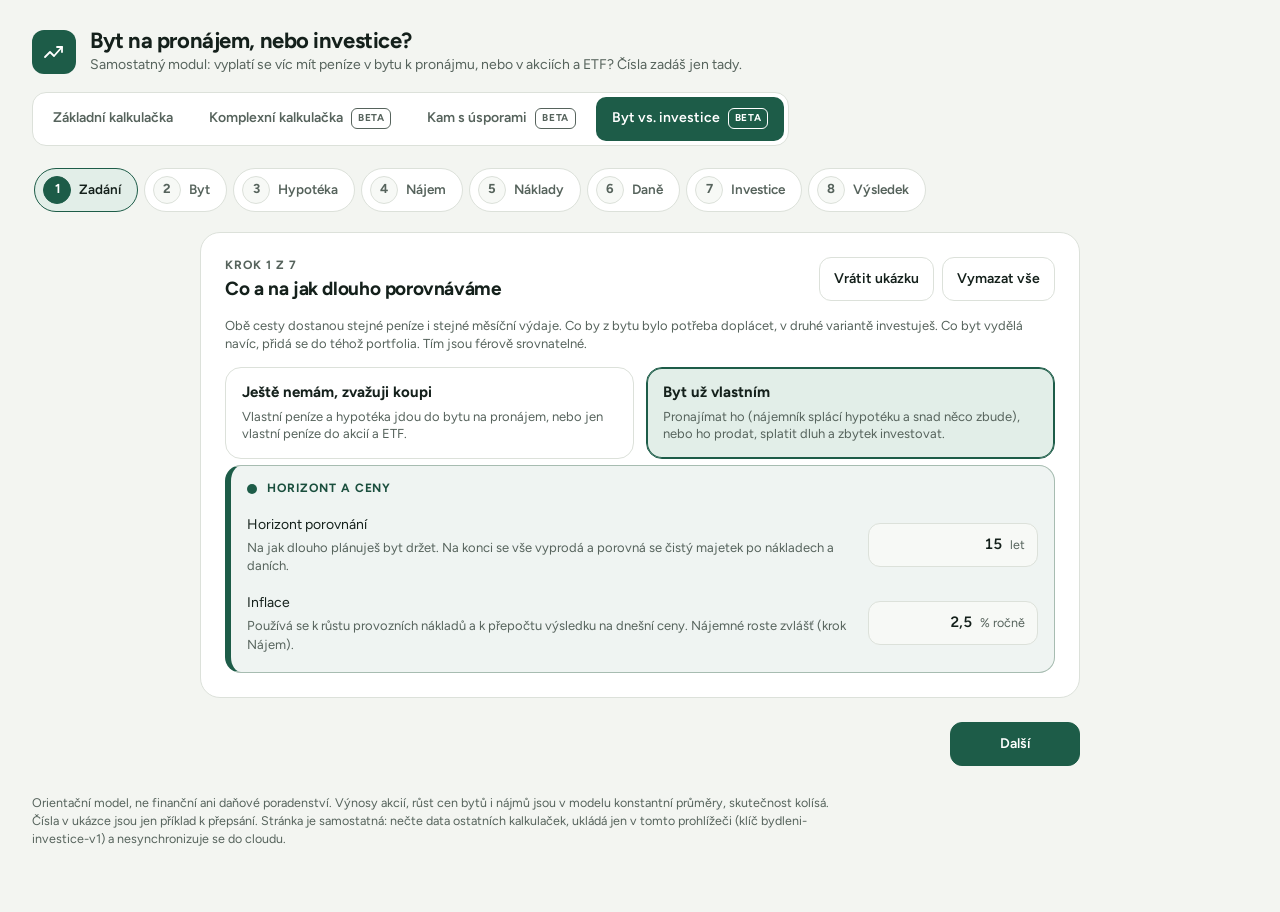
==== commit f2702984: "Režim Byt už vlastním: rok nabytí, automatický časový test, výnos na vázaný kapitál Co-Authored-By: " ====
--- a/investice.html
+++ b/investice.html
@@ -103,12 +103,13 @@
 (function(){
 'use strict';
 var LS='bydleni-investice-v1';
+var NOW=new Date().getFullYear();
 var NB=' ';
 
 /* ---------- výchozí ukázková čísla (nejsou z žádné jiné části aplikace) ---------- */
 var DEF={
-  mode:'buy',T:15,infl:2.5,
-  V0:7500000,acq:60000,reno:250000,gv:3.5,sc:3,basis:4500000,yo:5,testYears:10,
+  mode:'own',T:15,infl:2.5,
+  V0:7500000,acq:60000,reno:250000,gv:3.5,sc:3,basis:3990000,yr:2017,
   own0:2000000,L0:3000000,r1:4.9,fix:5,r2:4.9,term:30,mfee:500,
   rent0:25000,occ:94,startVac:2,gr:3,mg:0,
   svj0:1500,rep:0.7,ins0:2500,ptax0:1500,oth0:5000,hours:0,hval:300,
@@ -143,13 +144,12 @@
    {id:'infl',label:'Inflace',unit:'% ročně',kind:'pct',hint:'Používá se k růstu provozních nákladů a k přepočtu výsledku na dnešní ceny. Nájemné roste zvlášť (krok Nájem).'}
   ]}]},
  {t:'Byt',h:'Nemovitost',groups:[
-  {title:'Nemovitost',fields:[
+  {title:'Nemovitost',info:'own',fields:[
    {id:'V0',label:'Cena bytu',unit:'Kč',kind:'czk',hint:'Kupní cena (koupím) nebo dnešní tržní hodnota (už vlastním).'},
    {id:'acq',label:'Náklady při koupi',unit:'Kč',kind:'czk',mode:'buy',hint:'Provize realitky (pokud ji platí kupující), právník, poplatky bance, odhad, návrh na vklad do katastru. Daň z nabytí nemovitosti se už neplatí.'},
    {id:'reno',label:'Rekonstrukce a vybavení před pronájmem',unit:'Kč',kind:'czk',mode:'buy',hint:'Kuchyň, koupelna, spotřebiče, nábytek. Je to součást vstupní investice.'},
-   {id:'basis',label:'Pořizovací cena včetně technického zhodnocení',unit:'Kč',kind:'czk',mode:'own',hint:'Kolik jsi za byt zaplatil(a) a investoval(a) do něj. Slouží k výpočtu zisku při prodeji.'},
-   {id:'yo',label:'Kolik let byt už vlastníš',unit:'let',kind:'pct',mode:'own',hint:'Počítá se do časového testu pro osvobození prodeje od daně.'},
-   {id:'testYears',label:'Časový test pro tento byt',kind:'sel',num:true,mode:'own',opts:[[10,'10 let (byt nabytý od 1. 1. 2021)'],[5,'5 let (byt nabytý dříve)']],hint:'Rozhoduje datum nabytí, ne datum prodeje.'}
+   {id:'basis',label:'Pořizovací cena včetně technického zhodnocení',unit:'Kč',kind:'czk',mode:'own',hint:'Kolik jsi za byt zaplatil(a) a investoval(a) do něj. Slouží k výpočtu zisku při prodeji, pokud by nebyl osvobozen.'},
+   {id:'yr',label:'Rok nabytí bytu',kind:'year',mode:'own',hint:'Podle něj se určí časový test: u bytů nabytých před 1. 1. 2021 stačí 5 let, od 1. 1. 2021 je to 10 let. Rozhoduje datum nabytí, ne datum prodeje.'}
   ]},
   {title:'Zhodnocení a prodej',fields:[
    {id:'gv',label:'Růst ceny bytu',unit:'% ročně',kind:'pct',hint:'Opatrný dlouhodobý průměr. Ceny rostly nerovnoměrně a po růstu mohou i klesat. Zadej odhad, který bys obhájil(a), ne nejlepší období.'},
@@ -161,8 +161,8 @@
    {id:'L0',label:'Zůstatek hypotéky na bytě dnes',unit:'Kč',kind:'czk',mode:'own',hint:'Zbývající jistina. Při prodeji dnes by se z výnosu splatila, zbytek by se investoval.'}
   ]},
   {title:'Podmínky úvěru',fields:[
-   {id:'r1',label:'Úrok během fixace',unit:'% ročně',kind:'pct',hint:'Sazba, kterou platíš nebo zaplatíš.'},
-   {id:'fix',label:'Délka fixace',unit:'let',kind:'int',hint:'Po fixaci se splátka přepočte novou sazbou.'},
+   {id:'r1',label:'Úrok během fixace',label_own:'Současný úrok hypotéky',unit:'% ročně',kind:'pct',hint:'Sazba, kterou platíš nebo zaplatíš.'},
+   {id:'fix',label:'Délka fixace',label_own:'Zbývá do konce fixace',unit:'let',kind:'pct',hint:'Po fixaci se splátka přepočte novou sazbou.',hint_own:'Kolik let ještě platí současný úrok (může být i zlomek, např. 0,9). Potom se použije úrok po fixaci.'},
    {id:'r2',label:'Úrok po fixaci',unit:'% ročně',kind:'pct',hint:'Odhad sazby po refixaci. Nejistý údaj, vyzkoušej i horší hodnotu.'},
    {id:'term',label:'Zbývající splatnost',unit:'let',kind:'int',hint:'Splátka je anuitní. Končí-li splatnost před koncem horizontu, splátky přestanou.'},
    {id:'mfee',label:'Pojištění hypotéky a poplatky banky',unit:'Kč měsíčně',kind:'czk',hint:'Pojištění úvěru, vedení účtu. V modelu se neodečítá od daně.'}
@@ -224,13 +224,13 @@
   var p=clone(S);
   p.T=clamp(Math.round(S.T)||1,1,40);
   p.occ=clamp(S.occ,0,100);p.mg=clamp(S.mg,0,100);
-  p.fix=Math.max(0,Math.round(S.fix));p.term=Math.max(1,Math.round(S.term)||1);
+  p.fix=Math.max(0,S.fix);p.term=Math.max(1,Math.round(S.term)||1);
   p.startVac=Math.max(0,Math.round(S.startVac));
   if(S.mode==='buy'){
     p.total=S.V0+S.acq+S.reno;p.own=clamp(S.own0,0,p.total);p.L0=p.total-p.own;
     p.basis=p.total;p.yo=0;p.testYears=10;p.C0=p.own;p.taxNowAmt=0;
   }else{
-    p.L0=Math.max(0,S.L0);p.basis=S.basis;p.yo=Math.max(0,S.yo);
+    p.L0=Math.max(0,S.L0);p.basis=S.basis;p.yo=Math.max(0,NOW-S.yr);p.testYears=S.yr>=2021?10:5;
     p.taxNowAmt=saleTax(p,S.V0,p.yo,S.taxNow);
     p.C0Raw=S.V0*(1-S.sc/100)-p.taxNowAmt-p.L0;
     p.C0=Math.max(0,p.C0Raw);
@@ -245,7 +245,8 @@
   var gvm=Math.pow(1+p.gv/100,1/12),infl=p.infl/100;
   var cA=new Array(n+2).fill(0),cB=new Array(n+2).fill(0);
   cB[0]=p.C0;
-  var bal=p.L0,rate=p.r1/100,term=p.term*12,pay=pmt(bal,rate,term),pay0=pay,fixM=p.fix*12;
+  var bal=p.L0,rate=p.r1/100,term=p.term*12,pay=pmt(bal,rate,term),pay0=pay,fixM=Math.round(p.fix*12);
+  if(fixM===0){rate=p.r2/100;pay=pmt(bal,rate,term);pay0=pay;}
   var yrs=[],snap=[],acc=null,topSum=0,surpSum=0;
   function pNet(c,tt){
     var val=0,young=0,m,a,v;
@@ -325,17 +326,19 @@
 /* ---------- vykreslení kroků ---------- */
 var $steps=document.getElementById('steps'),$view=document.getElementById('view');
 function disp(f,v){
+  if(f.kind==='year')return String(Math.round(v));
   if(f.kind==='czk'||f.kind==='int')return fmt(v).replace('−','-');
   return String(Math.round(v*1000)/1000).replace('.',',');
 }
 function fieldHTML(f){
   var v=S[f.id],id='f_'+f.id;
-  var hint=f.hint?'<p class="hint">'+f.hint+'</p>':'';
+  var lab=f['label_'+S.mode]||f.label,ht=f['hint_'+S.mode]||f.hint;
+  var hint=ht?'<p class="hint">'+ht+'</p>':'';
   if(f.kind==='sel'){
     var op=f.opts.map(function(o){return '<option value="'+o[0]+'"'+(String(v)===String(o[0])?' selected':'')+'>'+o[1]+'</option>';}).join('');
-    return '<div class="field col"><div><label for="'+id+'">'+f.label+'</label>'+hint+'</div><select class="sel" id="'+id+'" data-id="'+f.id+'"'+(f.num?' data-num="1"':'')+(f.rerender?' data-re="1"':'')+'>'+op+'</select></div>';
-  }
-  return '<div class="field"><div><label for="'+id+'">'+f.label+'</label>'+hint+'</div><div class="inp"><input id="'+id+'" data-id="'+f.id+'" data-kind="'+f.kind+'" inputmode="decimal" autocomplete="off" value="'+disp(f,v)+'"><span class="u">'+(f.unit||'')+'</span></div></div>';
+    return '<div class="field col"><div><label for="'+id+'">'+lab+'</label>'+hint+'</div><select class="sel" id="'+id+'" data-id="'+f.id+'"'+(f.num?' data-num="1"':'')+(f.rerender?' data-re="1"':'')+'>'+op+'</select></div>';
+  }
+  return '<div class="field"><div><label for="'+id+'">'+lab+'</label>'+hint+'</div><div class="inp"><input id="'+id+'" data-id="'+f.id+'" data-kind="'+f.kind+'" inputmode="decimal" autocomplete="off" value="'+disp(f,v)+'"><span class="u">'+(f.unit||'')+'</span></div></div>';
 }
 function visible(f){
   if(f.mode&&f.mode!==S.mode)return false;
@@ -358,7 +361,7 @@
   h+='<section class="panel"><div class="ph"><div><div class="eyebrow" style="margin:0 0 4px">Krok '+(step+1)+' z 7</div><h2>'+s.h+'</h2></div><div class="pacts"><button class="ghost sm" type="button" id="demo">Vrátit ukázku</button><button class="ghost sm" type="button" id="clr">'+(clearArm?'Opravdu vymazat?':'Vymazat vše')+'</button></div></div>';
   if(step===0){
     h+='<p class="hint" style="margin-top:0">Obě cesty dostanou stejné peníze i stejné měsíční výdaje. Co by z bytu bylo potřeba doplácet, v druhé variantě investuješ. Co byt vydělá navíc, přidá se do téhož portfolia. Tím jsou férově srovnatelné.</p>';
-    h+='<div class="modes" role="group" aria-label="Situace"><button type="button" class="mode" data-mode="buy" aria-pressed="'+(S.mode==='buy')+'"><b>Ještě nemám, zvažuji koupi</b><span>Vlastní peníze a hypotéka jdou do bytu na pronájem, nebo jen vlastní peníze do akcií a ETF.</span></button><button type="button" class="mode" data-mode="own" aria-pressed="'+(S.mode==='own')+'"><b>Byt už vlastním</b><span>Pronajímat ho dál, nebo ho prodat, splatit dluh a zbytek investovat.</span></button></div>';
+    h+='<div class="modes" role="group" aria-label="Situace"><button type="button" class="mode" data-mode="buy" aria-pressed="'+(S.mode==='buy')+'"><b>Ještě nemám, zvažuji koupi</b><span>Vlastní peníze a hypotéka jdou do bytu na pronájem, nebo jen vlastní peníze do akcií a ETF.</span></button><button type="button" class="mode" data-mode="own" aria-pressed="'+(S.mode==='own')+'"><b>Byt už vlastním</b><span>Pronajímat ho (nájemník splácí hypotéku a snad něco zbude), nebo ho prodat, splatit dluh a zbytek investovat.</span></button></div>';
   }
   s.groups.forEach(function(g,gi){
     var fs=g.fields.filter(visible);
@@ -379,6 +382,11 @@
   Array.prototype.forEach.call(els,function(el){var f=INFO[el.getAttribute('data-info')];el.innerHTML=f?f(p):'';});
 }
 var INFO={
+  own:function(p){
+    if(p.mode!=='own')return '';
+    var ok=p.yo>p.testYears,gain=Math.max(0,p.V0*(1-p.sc/100)-p.basis);
+    return 'Byt vlastníš od roku <b>'+S.yr+'</b> ('+p.yo+' let). Časový test je <b>'+p.testYears+' let</b> (byt nabytý '+(S.yr>=2021?'od 1. 1. 2021':'před 1. 1. 2021')+'): '+(ok?'<b>splněn</b>. Prodej bytu je od daně z příjmu osvobozen, dnes i kdykoli později, takže pronajímání o tuto výhodu nepřichází.':'<b>nesplněn</b>, doběhne za přibližně '+Math.max(1,Math.ceil(p.testYears-p.yo))+' let. Do té doby by se zisk (přibližně '+kc(gain)+') zdanil tvou sazbou.');
+  },
   fin:function(p){
     var pay=pmt(p.L0,p.r1/100,p.term*12);
     if(p.mode==='buy'){
@@ -412,7 +420,7 @@
   if(t.closest('#clr')){
     if(!clearArm){clearArm=true;render();return;}
     for(var k in S){if(typeof S[k]==='number')S[k]=0;}
-    S.testYears=10;S.tr=15;S.T=10;clearArm=false;render();return;
+    S.yr=NOW;S.tr=15;S.T=10;clearArm=false;render();return;
   }
   if(t.closest('#again')){go(0);}
 });
@@ -521,9 +529,23 @@
   var facts=[];
   facts.push('Čistý výnos fondu po poplatcích je <b>'+pc(ne,1)+'</b> ročně, byt bez dluhu vydělává přibližně <b>'+pc(unlev,1)+'</b>. '+lev);
   facts.push(cfm<0?'V 1. roce byt <b>vyžaduje doplácet přibližně '+kc(-cfm)+' měsíčně</b> po splátkách a daních (včetně měsíců bez nájemníka). Za celých '+T+' let doplatíš '+kc(R.topSum)+', které se ve druhé variantě investují.':'V 1. roce byt po splátkách a daních přináší přibližně <b>'+kc(cfm)+' měsíčně</b>. Za celých '+T+' let doplatíš '+kc(R.topSum)+' a přebytky '+kc(R.surpSum)+' se v modelu reinvestují.');
+  var a2=R.yrs[Math.min(1,T-1)],paysY=a2.intr+a2.prin+a2.fee;
+  if(paysY>0){var cov=(a2.coll-a2.mgmt-a2.svj-a2.rep-a2.fx)/paysY*100;facts.push('Nájem po provozních nákladech pokryje v prvním celém roce přibližně <b>'+pc(cov,0)+'</b> splátky hypotéky (úrok, jistina a pojištění)'+(cov>=100?', zbyde tedy i něco navíc před daní.':', zbytek doplácíš.'));}
   /* break-even */
   var beE=solve(p,'rG',-10,30),beG=solve(p,'gv',-10,20),beR=p.rent0>0?solve(p,'rent0',0,p.rent0*6):solve(p,'rent0',0,100000);
   h+='<ul class="facts">'+facts.map(function(f){return '<li>'+f+'</li>';}).join('')+'</ul></section>';
+  if(p.mode==='own'&&p.C0>0){
+    var k=Math.min(1,T-1),ak=R.yrs[k];
+    var rn=ak.coll-ak.mgmt-ak.svj-ak.rep-ak.fx-ak.intr-ak.fee-ak.time-ak.tax;
+    var gw=p.V0*Math.pow(1+p.gv/100,k)*p.gv/100,tot=rn+ak.prin+gw;
+    function er(l,x,cls,nt){return '<tr'+(cls?' class="'+cls+'"':'')+'><th scope="row">'+l+'</th><td class="num'+(x<0?' neg':'')+'">'+kc(x)+'</td><td class="num'+(x<0?' neg':'')+'">'+pc(x/p.C0*100,1)+'</td></tr>';}
+    h+='<section class="panel"><div class="ph"><div><h2>Kolik vydělá kapitál vázaný v bytě</h2><p class="hint">Prodejem dnes bys dostal(a) po splacení dluhu, nákladech a dani <b>'+kc(p.C0)+'</b>. Tolik peněz je v bytě „zamčeno“. Tabulka ukazuje, kolik ročně vydělávají, '+(T>1?'v 2. roce (první celý rok bez prázdnoty)':'v 1. roce')+', v korunách daného roku.</p></div></div><div class="tw"><table class="nomin"><thead><tr><th>Zdroj výnosu</th><th class="num">Kč za rok</th><th class="num">% z kapitálu</th></tr></thead><tbody>'
+     +er('Nájem po nákladech, úrocích a dani (skutečná hotovost)',rn)
+     +er('Splacená jistina (snižuje dluh, ale hotovost to není)',ak.prin)
+     +er('Růst ceny bytu (jen na papíře, dokud neprodáš)',gw)
+     +er('Celkem',tot,'hl strong')
+     +'<tr class="strong"><th scope="row">Akcie a ETF, čistý výnos po poplatcích (před daní ze zisku)</th><td class="num">'+kc(p.C0*netEtf(p)/100)+'</td><td class="num">'+pc(netEtf(p),1)+'</td></tr></tbody></table></div><p class="note">Čím víc z celkového výnosu bytu tvoří papírový růst ceny a splácená jistina místo hotovosti, tím víc výsledek závisí na tom, že cena opravdu poroste. Hotovost z nájmu si můžeš vybrat, jistinu a růst ceny ne dřív než prodejem.</p></section>';
+  }
   /* graf */
   var vals=[],valsB=[],tipsAB=[];
   var a0=p.mode==='buy'?p.V0*(1-p.sc/100)-p.L0:p.C0,b0=p.C0;
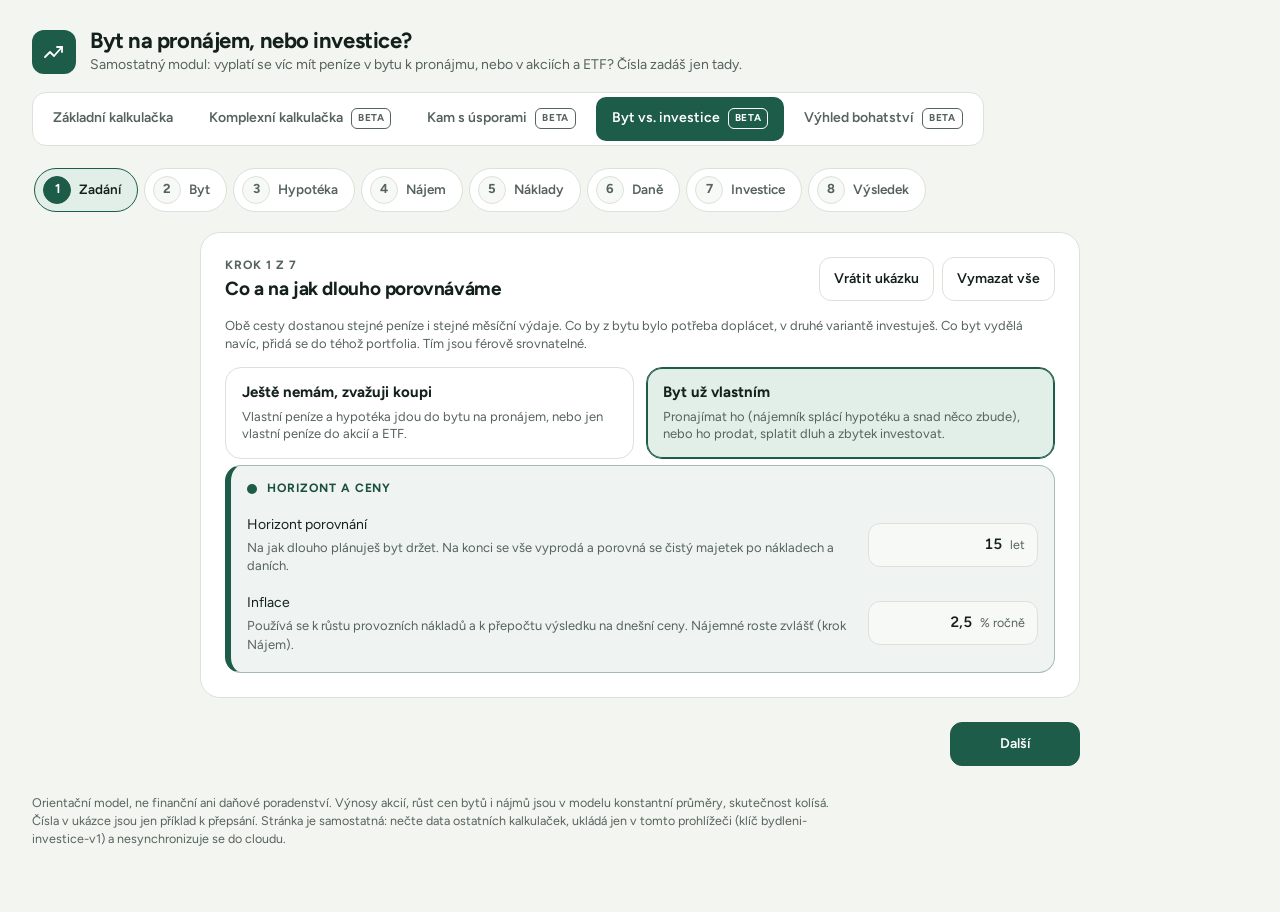
==== commit 262ec23a: "Nový modul Výhled bohatství (vyhled.html): čisté jmění za 5, 10 a 15 let u dvou bytů Měsíční simulac" ====
--- a/investice.html
+++ b/investice.html
@@ -90,6 +90,7 @@
     <a class="seg-i" href="komplexni.html">Komplexní kalkulačka <span class="beta">BETA</span></a>
     <a class="seg-i" href="uspory.html">Kam s úsporami <span class="beta">BETA</span></a>
     <a class="seg-i on" href="investice.html" aria-current="page">Byt vs. investice <span class="beta">BETA</span></a>
+    <a class="seg-i" href="vyhled.html">Výhled bohatství <span class="beta">BETA</span></a>
   </nav>
 </header>
 
@@ -588,7 +589,7 @@
   ht+='</tbody></table></div>';
   h+='<section class="panel"><div class="ph"><div><h2>Co kdyby: výnos akcií a růst cen bytu</h2><p class="hint">Rozdíl byt − investice po '+T+' letech, '+vlab+'. Řádky: hrubý výnos akcií a ETF ročně. Sloupce: růst ceny bytu ročně. Rámeček je tvůj odhad.</p></div></div><div class="lg"><span><i class="mk v1"></i>+ vyhrává byt</span><span><i class="mk v2"></i>− vyhrává investice</span></div>'+ht+'<p class="note">Byt vyhrává v '+wins+' z '+cnt+' kombinací. Čím víc se výsledek mění při malé změně předpokladu, tím méně se na něj dá spolehnout.</p></section>';
   /* tok */
-  var cols=[1,p.fix+1,10,T].filter(function(y,i,a){return y>=1&&y<=T&&a.indexOf(y)===i;}).sort(function(a,b){return a-b;}).slice(0,4);
+  var cols=[1,Math.ceil(p.fix)+1,10,T].filter(function(y,i,a){return y>=1&&y<=T&&a.indexOf(y)===i;}).sort(function(a,b){return a-b;}).slice(0,4);
   var crow=function(l,fn,cls){return '<tr'+(cls?' class="'+cls+'"':'')+'><th scope="row">'+l+'</th>'+cols.map(function(y){return '<td class="num">'+kc(fn(R.yrs[y-1]))+'</td>';}).join('')+'</tr>';};
   var tab='<div class="tw"><table class="nomin"><thead><tr><th>Za rok, Kč daného roku</th>'+cols.map(function(y){return '<th class="num">Rok '+y+'</th>';}).join('')+'</tr></thead><tbody>'
    +crow('Nájem inkasovaný',function(a){return a.coll;},'strong')
--- a/styles.css
+++ b/styles.css
@@ -179,6 +179,8 @@
   .brand h1{font-size:19px}
   .seg{width:100%}
   .seg-i{flex:1;justify-content:center;padding:0 8px;font-size:13.5px}
+  nav.seg{overflow-x:auto;scrollbar-width:thin}
+  nav.seg .seg-i{flex:none;white-space:nowrap;padding:0 12px}
   .vgrid{grid-template-columns:minmax(0,1fr);gap:14px}
   .stats{grid-template-columns:1fr 1fr;gap:12px;margin-top:14px}
   .big{font-size:32px}
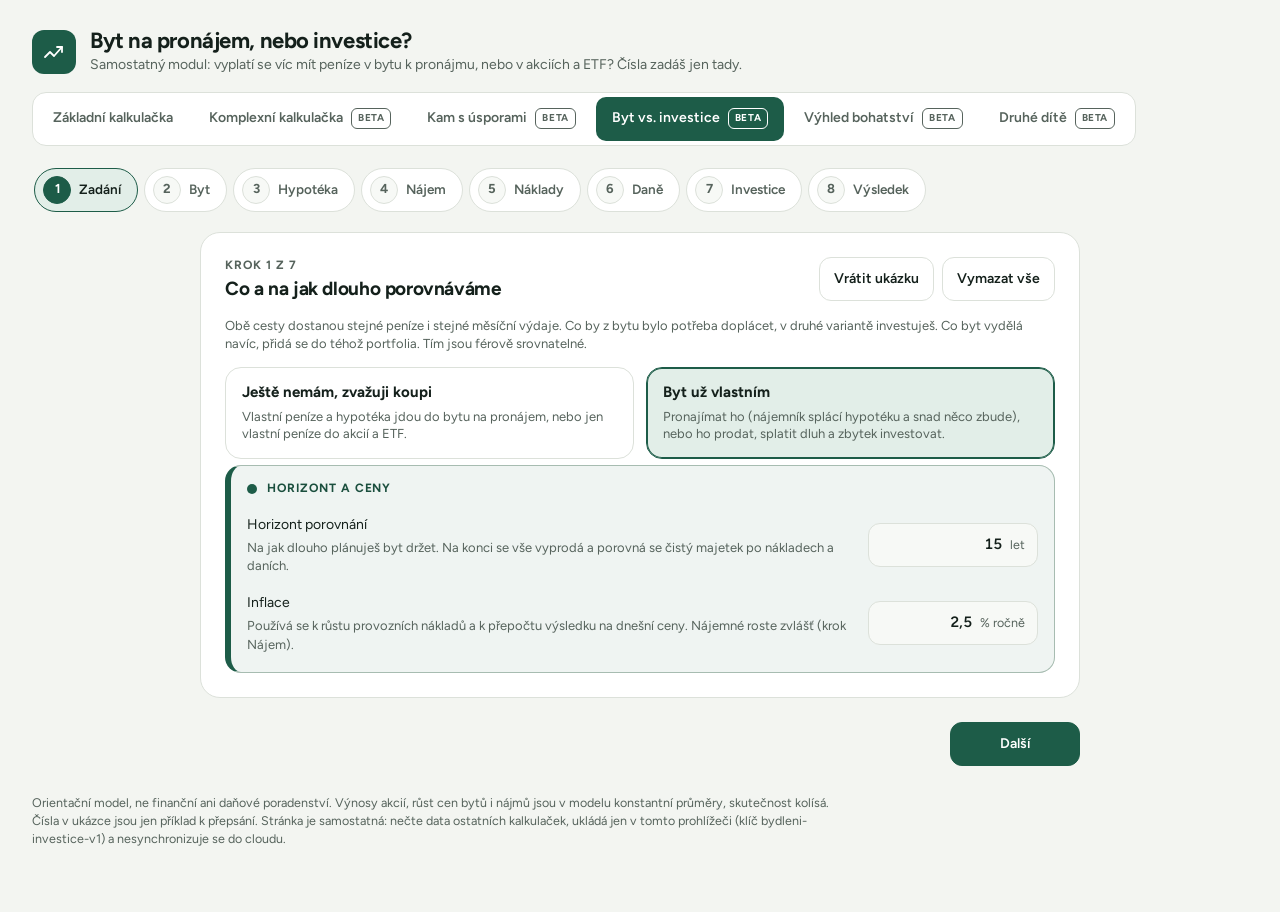
==== commit a78c5d08: "Nový modul Druhé dítě: rezerva po koupi měsíc po měsíci podle profilu bytu (doma otec/matka, tři rež" ====
--- a/investice.html
+++ b/investice.html
@@ -91,6 +91,7 @@
     <a class="seg-i" href="uspory.html">Kam s úsporami <span class="beta">BETA</span></a>
     <a class="seg-i on" href="investice.html" aria-current="page">Byt vs. investice <span class="beta">BETA</span></a>
     <a class="seg-i" href="vyhled.html">Výhled bohatství <span class="beta">BETA</span></a>
+    <a class="seg-i" href="dite.html">Druhé dítě <span class="beta">BETA</span></a>
   </nav>
 </header>
 
--- a/styles.css
+++ b/styles.css
@@ -290,6 +290,7 @@
 .chartbox svg text{fill:var(--mut);font-family:inherit;font-size:9px}
 .legend{display:flex;flex-wrap:wrap;gap:8px 20px;font-size:13px;font-weight:600;margin-bottom:8px}
 .legend span{display:inline-flex;align-items:center;gap:8px}
+.legend .vh{min-width:0;max-width:100%;white-space:normal}
 .hz{display:flex;gap:6px;justify-content:flex-end;margin-bottom:8px;flex-wrap:wrap}
 .hz button{min-height:44px;padding:0 14px;border:1px solid var(--line);background:transparent;border-radius:12px;font-weight:600;font-size:14px;cursor:pointer;color:var(--mut)}
 .hz button[aria-pressed="true"]{background:var(--acc);border-color:var(--acc);color:var(--acc-ink)}
